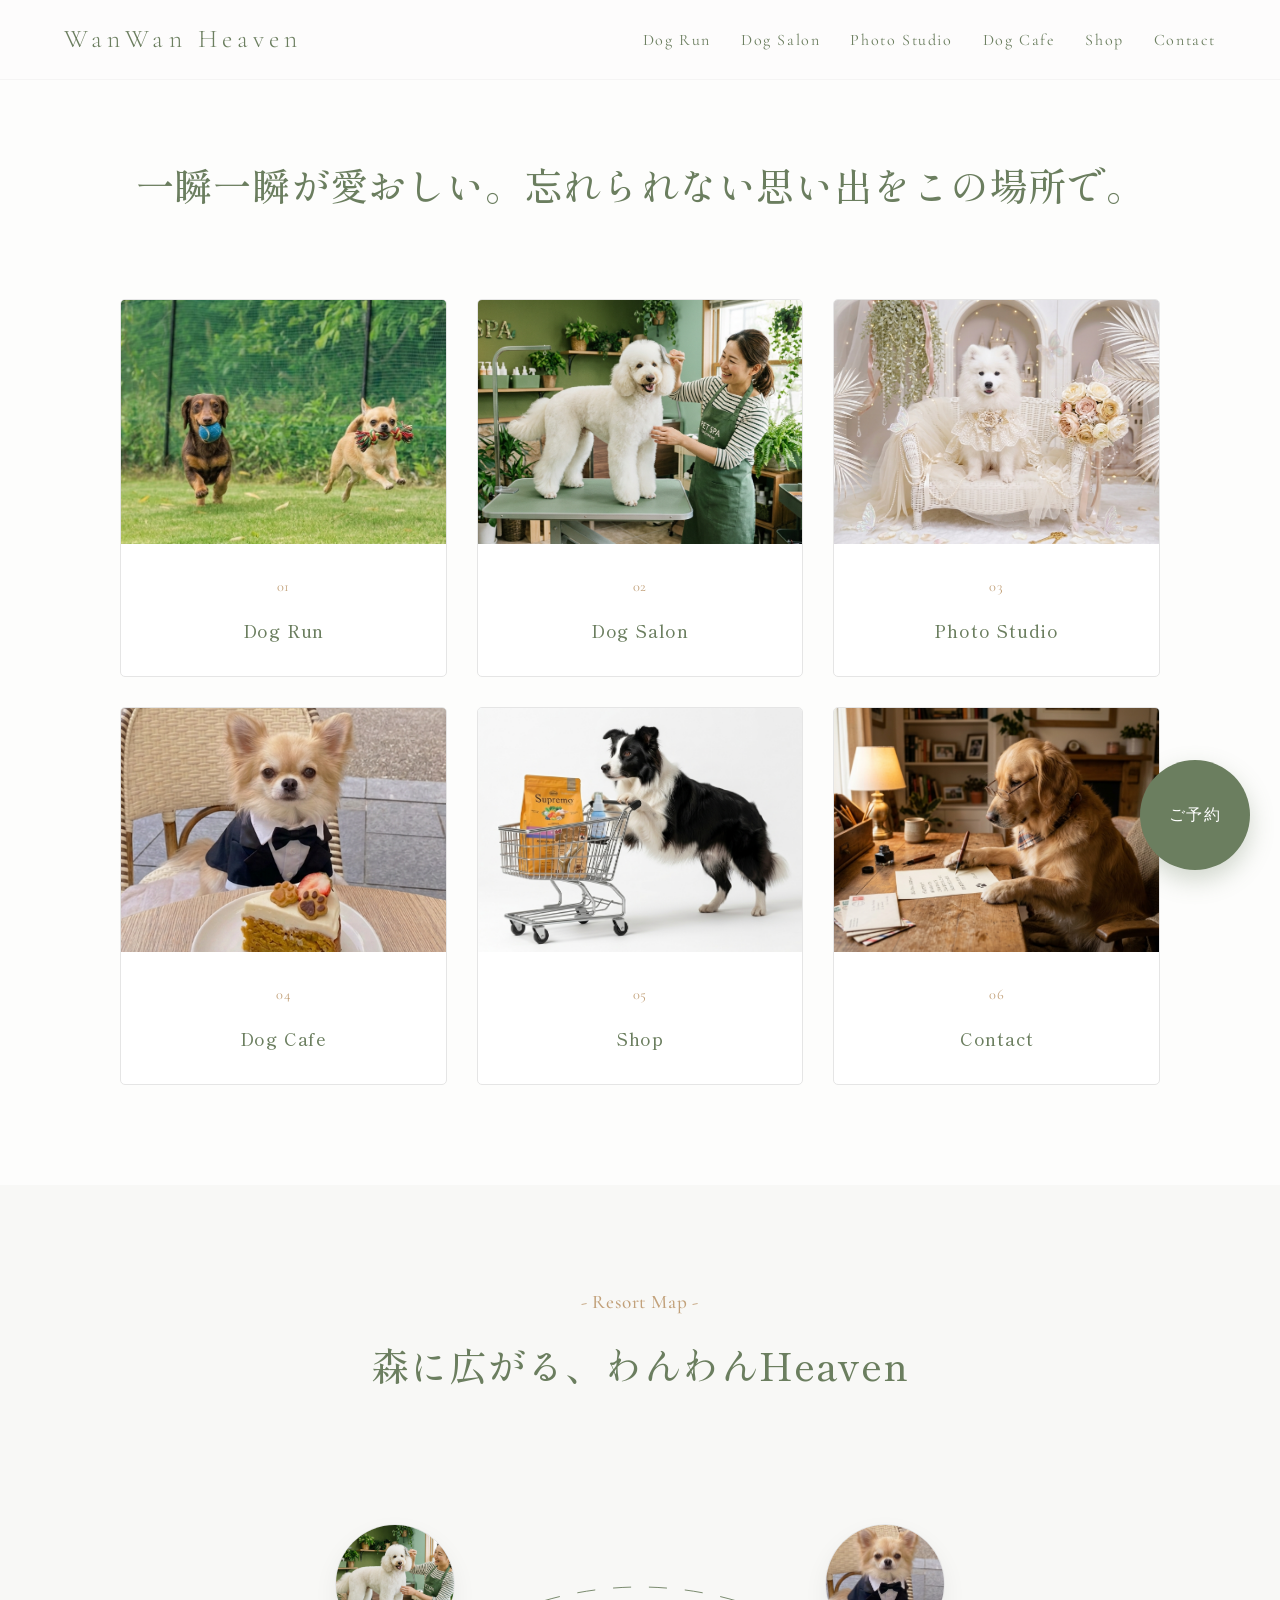
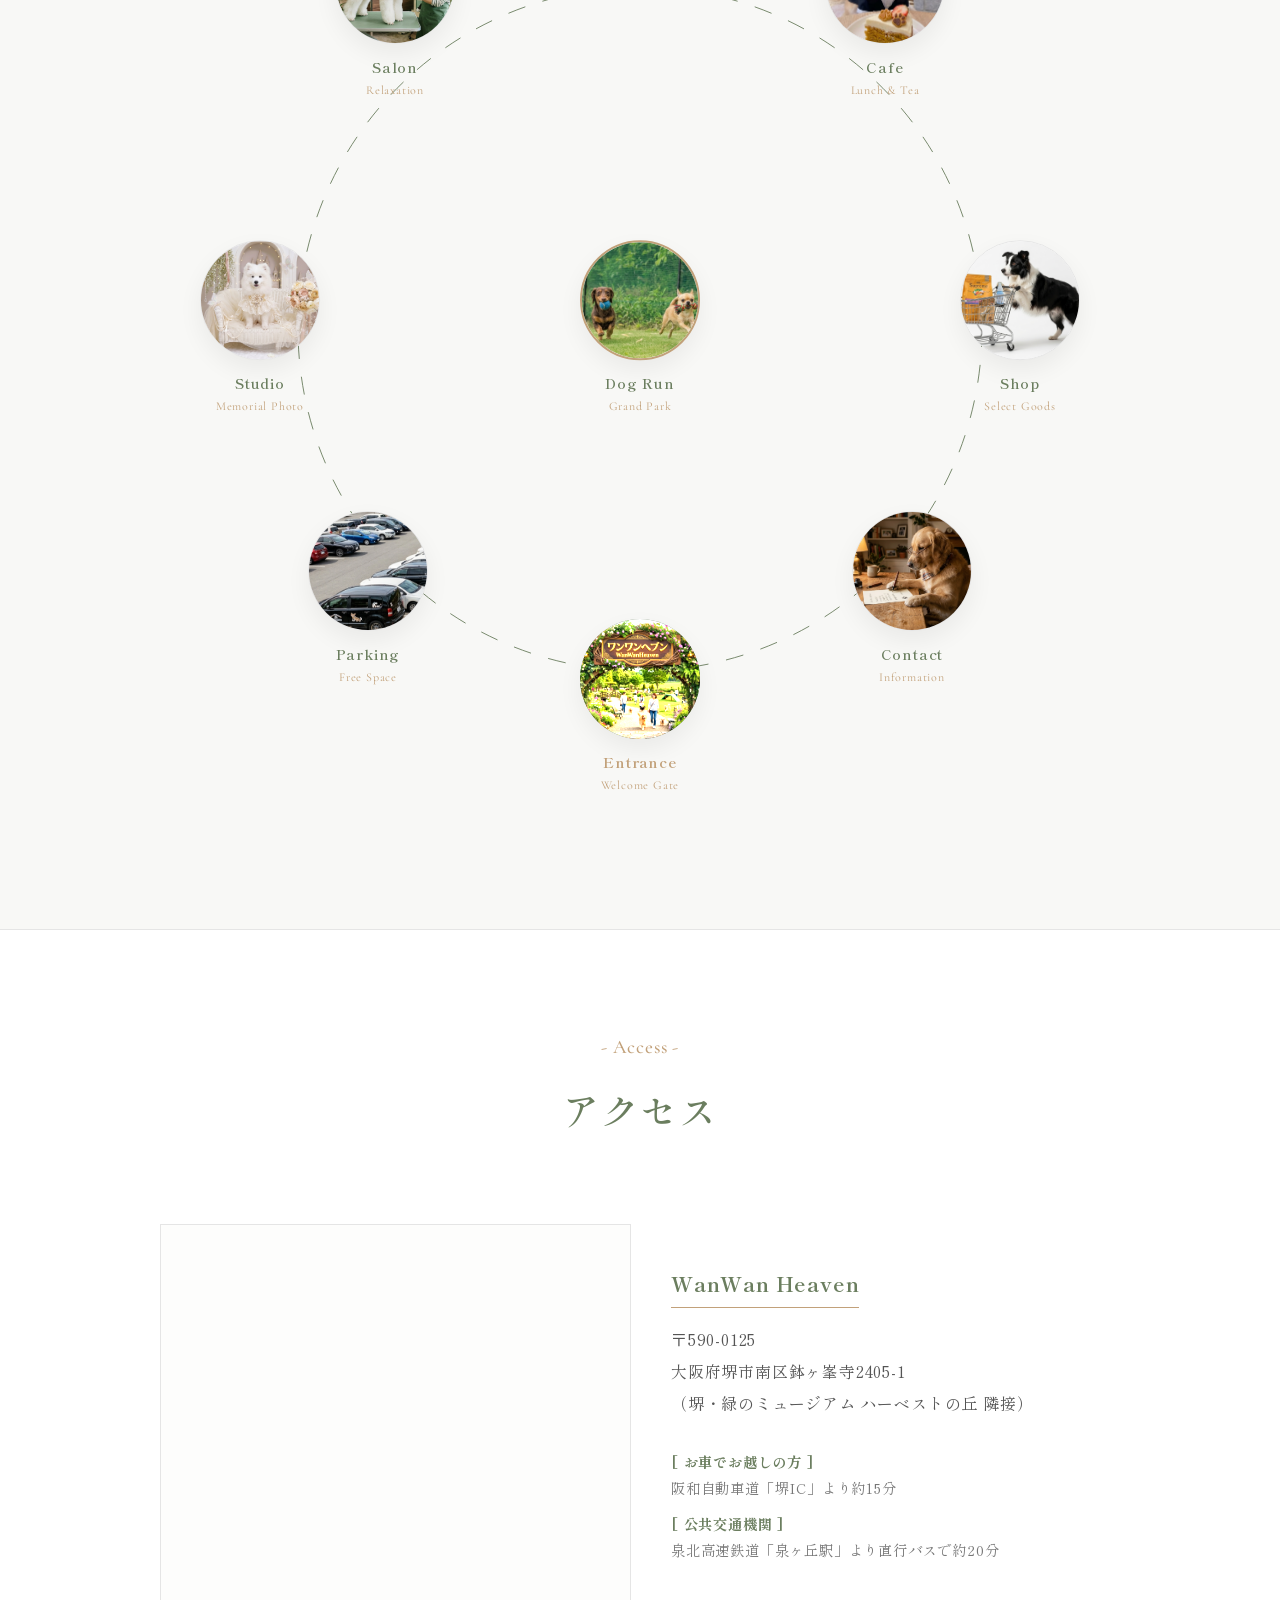
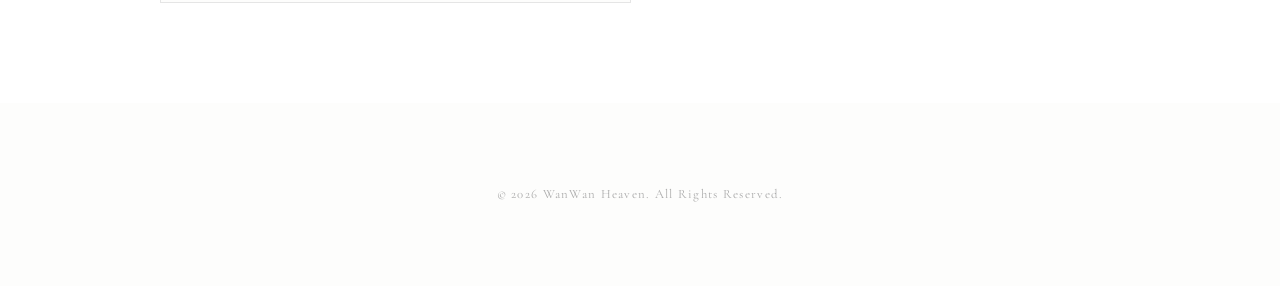
==== index.html @ cfdf2ea4 "Add files via upload" ====
<!DOCTYPE html>
<html lang="ja">
<head>
    <meta charset="UTF-8">
    <meta name="viewport" content="width=device-width, initial-scale=1.0">
    <title>わんわんHeaven | Forest Dog Resort & Spa</title>
    <link href="https://fonts.googleapis.com/css2?family=Cormorant+Garamond:ital,wght@0,300;1,300&family=Noto+Sans+JP:wght@300;400&family=Shippori+Mincho:wght@400;500&display=swap" rel="stylesheet">
    <style>
        :root {
            --main-green: #6b7e5f;
            --bg-color: #fdfdfc;
            --line-color: #e5e5e5;
            --accent-gold: #c2a17a;
            --text-dark: #333;
        }

        * { margin: 0; padding: 0; box-sizing: border-box; }
        html { scroll-behavior: smooth; }
        
        body { 
            font-family: 'Shippori Mincho', serif; 
            background: var(--bg-color); 
            color: var(--text-dark); 
            line-height: 1.8; 
            overflow-x: hidden; 
            letter-spacing: 0.05em; 
            -webkit-font-smoothing: antialiased;
        }

        /* --- Animations --- */
        .fade-in { opacity: 0; transform: translateY(30px); transition: all 1.2s ease-out; }
        .fade-in.visible { opacity: 1; transform: translateY(0); }

        /* --- Header --- */
        header { 
            position: fixed; top: 0; width: 100%; height: 80px; 
            display: flex; align-items: center; justify-content: space-between; 
            padding: 0 5%; background: rgba(253, 252, 252, 0.9); z-index: 1000; 
            backdrop-filter: blur(8px); border-bottom: 1px solid rgba(0,0,0,0.03);
        }
        .logo a { text-decoration: none; color: var(--main-green); font-family: 'Cormorant Garamond', serif; font-size: 1.6rem; letter-spacing: 0.2em; font-weight: 300; }

        .pc-nav ul { display: flex; list-style: none; gap: 30px; }
        .pc-nav a { 
            text-decoration: none; 
            color: var(--main-green); 
            font-size: 1.0rem; 
            font-family: 'Cormorant Garamond', serif; 
            letter-spacing: 0.1em; 
            transition: 0.3s;
        }
        .pc-nav a:hover { color: var(--accent-gold); }

        .mobile-only-menu { display: none; }

        /* --- Hero Section --- */
        .hero { min-height: 100vh; display: flex; align-items: center; position: relative; padding: 100px 5% 50px; }
        .hero-content { width: 100%; max-width: 1200px; margin: 0 auto; display: flex; flex-direction: row; align-items: center; justify-content: space-between; }
        .hero-title { flex: 1; font-family: 'Shippori Mincho', serif; font-size: clamp(2rem, 5vw, 4rem); color: var(--main-green); line-height: 1.4; z-index: 2; font-weight: 500; }
        .hero-title span { font-size: 1.2rem; color: var(--accent-gold); display: block; font-family: 'Cormorant Garamond', serif; font-style: italic; margin-bottom: 15px; letter-spacing: 0.2em; }
        .hero-img-wrap { width: 60%; height: 75vh; border-radius: 300px 0 0 300px; overflow: hidden; box-shadow: 20px 20px 60px rgba(0,0,0,0.05); }
        .hero-img { width: 100%; height: 100%; background: url('https://images.unsplash.com/photo-1548199973-03cce0bbc87b?auto=format&fit=crop&q=80&w=1600') no-repeat center center/cover; transition: transform 8s ease; }
        .hero:hover .hero-img { transform: scale(1.08); }

        /* --- Facility Section --- */
        .facility-wrap { padding: 150px 0 100px; }
        .section-intro { text-align: center; margin-bottom: 80px; }
        .section-intro h2 { font-family: 'Shippori Mincho', serif; font-size: 2.4rem; color: var(--main-green); font-weight: 500; }
        .facility-grid { display: grid; grid-template-columns: repeat(3, 1fr); max-width: 1100px; margin: 0 auto; gap: 30px; padding: 0 30px; }
        .facility-item { text-decoration: none; color: inherit; display: block; text-align: center; background: #fff; border: 1px solid var(--line-color); transition: 0.4s; border-radius: 5px; overflow: hidden; }
        .facility-item:hover { transform: translateY(-8px); border-color: var(--accent-gold); }
        .facility-img-box { width: 100%; aspect-ratio: 4 / 3; overflow: hidden; }
        .facility-img-box img { width: 100%; height: 100%; object-fit: cover; transition: 0.5s; }
        .facility-text { padding: 30px 20px; }
        .facility-text h3 { font-family: 'Shippori Mincho', serif; font-weight: 500; font-size: 1.1rem; color: var(--main-green); }
        .item-num { font-family: 'Cormorant Garamond', serif; color: var(--accent-gold); display: block; margin-bottom: 15px; font-size: 0.9rem; }

        /* --- Resort Map Section --- */
        .map-wrap { padding: 100px 0 150px; background: #f8f8f6; }
        .map-container { 
            position: relative; 
            max-width: 900px; 
            aspect-ratio: 1 / 1; 
            margin: 0 auto; 
            background: url('data:image/svg+xml;utf8,<svg xmlns="http://www.w3.org/2000/svg" viewBox="0 0 100 100"><circle cx="50" cy="50" r="38" fill="none" stroke="%236b7e5f" stroke-width="0.1" stroke-dasharray="2,2"/></svg>') center/contain no-repeat;
        }

        .map-item { position: absolute; width: 140px; text-align: center; text-decoration: none; color: var(--text-dark); transition: 0.4s; }
        .map-item:hover { transform: scale(1.05); }
        
        /* 丸のサイズを大きく設定 (120px) */
        .map-icon { 
            width: 120px; height: 120px; 
            margin: 0 auto 10px; background: #fff; 
            border-radius: 50%; border: 1px solid var(--line-color); 
            display: flex; align-items: center; justify-content: center; 
            overflow: hidden; box-shadow: 0 10px 25px rgba(0,0,0,0.06); 
            transition: 0.3s; 
        }
        .map-item:hover .map-icon { border-color: var(--accent-gold); box-shadow: 0 15px 30px rgba(194, 161, 122, 0.2); }
        .map-icon img { width: 100%; height: 100%; object-fit: cover; }
        
        .map-item p { font-size: 0.9rem; font-weight: 600; color: var(--main-green); margin-top: 5px; }
        .map-item span { font-family: 'Cormorant Garamond', serif; font-size: 0.75rem; color: var(--accent-gold); display: block; }

        /* 配置：ドッグランを中心に、他をバランスよく配置 */
        .map-center { top: 50%; left: 50%; transform: translate(-50%, -50%); z-index: 10; }
        .map-center .map-icon { border: 2px solid var(--accent-gold); } /* 中心だけ少し強調 */
        
        .pos-salon { top: 5%; left: 15%; } 
        .pos-cafe { top: 5%; right: 15%; }
        .pos-shop { top: 50%; right: 0%; transform: translateY(-50%); }
        .pos-studio { top: 50%; left: 0%; transform: translateY(-50%); }
        .pos-parking { bottom: 10%; left: 12%; }
        .pos-contact { bottom: 10%; right: 12%; }
        .pos-entrance { bottom: -2%; left: 50%; transform: translateX(-50%); }

        /* --- Access Section --- */
        .access-wrap { padding: 100px 0; background: #fff; border-top: 1px solid var(--line-color); }

        /* --- Footer & Reserve --- */
        footer { padding: 80px 0; text-align: center; font-size: 0.8rem; color: #aaa; font-family: 'Cormorant Garamond', serif; letter-spacing: 0.1em; }
        .reserve-btn { position: fixed; bottom: 30px; right: 30px; width: 110px; height: 110px; background: var(--main-green); color: white; border-radius: 50%; display: flex; flex-direction: column; align-items: center; justify-content: center; text-decoration: none; z-index: 2000; box-shadow: 0 10px 25px rgba(107, 126, 95, 0.3); transition: 0.4s; font-family: 'Cormorant Garamond', serif; letter-spacing: 0.1em; }

        @media (max-width: 900px) {
            header { display: none; }
            .mobile-only-menu { display: block; position: sticky; top: 0; z-index: 3000; }
            .facility-grid { grid-template-columns: repeat(2, 1fr); }
            .map-container { transform: scale(0.8); margin-top: -50px; }
            .map-item { width: 110px; }
            .map-icon { width: 100px; height: 100px; }
        }
    </style>
</head>
<body>

<details class="mobile-only-menu">
  <summary style="cursor:pointer; padding:15px; list-style:none; background:var(--main-green); color:white; text-align:center; font-family:'Shippori Mincho', serif; letter-spacing:0.1em;">
    🐾 MENU
  </summary>
  <nav style="background:rgba(255,255,255,0.98); padding:25px; border-bottom:1px solid var(--line-color); text-align:center;">
    <ul style="list-style:none; padding:0; margin:0;">
      <li style="margin-bottom:20px;"><a href="Dog Run.html" style="text-decoration:none; color:var(--main-green); font-size:1.1rem;">Dog Run</a></li>
      <li style="margin-bottom:20px;"><a href="Dog Salon.html" style="text-decoration:none; color:var(--main-green); font-size:1.1rem;">Dog Salon</a></li>
      <li style="margin-bottom:20px;"><a href="Photo Area.html" style="text-decoration:none; color:var(--main-green); font-size:1.1rem;">Photo Studio</a></li>
      <li style="margin-bottom:20px;"><a href="Dog Cafe.html" style="text-decoration:none; color:var(--main-green); font-size:1.1rem;">Dog Cafe</a></li>
      <li style="margin-bottom:20px;"><a href="Shop.html" style="text-decoration:none; color:var(--main-green); font-size:1.1rem;">Shop</a></li>
      <li><a href="contact.html" style="text-decoration:none; color:var(--main-green); font-size:1.1rem;">Contact</a></li>
    </ul>
  </nav>
</details>

<header>
    <div class="logo"><a href="index.html">WanWan Heaven</a></div>
    <nav class="pc-nav">
        <ul>
            <li><a href="Dog Run.html">Dog Run</a></li>
            <li><a href="Dog Salon.html">Dog Salon</a></li>
            <li><a href="Photo Area.html">Photo Studio</a></li>
            <li><a href="Dog Cafe.html">Dog Cafe</a></li>
            <li><a href="Shop.html">Shop</a></li>
            <li><a href="contact.html">Contact</a></li>
        </ul>
    </nav>
</header>

<main>
    <section id="facility" class="facility-wrap">
        <div class="section-intro fade-in"><h2>一瞬一瞬が愛おしい。忘れられない思い出をこの場所で。</h2></div>
        <div class="facility-grid">
            <a href="Dog Run.html" class="facility-item fade-in">
                <div class="facility-img-box"><img src="image/ran.png" alt="Dog Run"></div>
                <div class="facility-text"><span class="item-num">01</span><h3>Dog Run</h3></div>
            </a>
            <a href="Dog Salon.html" class="facility-item fade-in">
                <div class="facility-img-box"><img src="image/salon.jpg" alt="Dog Salon"></div>
                <div class="facility-text"><span class="item-num">02</span><h3>Dog Salon</h3></div>
            </a>
            <a href="Photo Area.html" class="facility-item fade-in">
                <div class="facility-img-box"><img src="image/photo2.png" alt="Photo Area"></div>
                <div class="facility-text"><span class="item-num">03</span><h3>Photo Studio</h3></div>
            </a>
            <a href="Dog Cafe.html" class="facility-item fade-in">
                <div class="facility-img-box"><img src="image/cafe.png" alt="Dog Cafe"></div>
                <div class="facility-text"><span class="item-num">04</span><h3>Dog Cafe</h3></div>
            </a>
            <a href="Shop.html" class="facility-item fade-in">
                <div class="facility-img-box"><img src="image/shopping.png" alt="Shop"></div>
                <div class="facility-text"><span class="item-num">05</span><h3>Shop</h3></div>
            </a>
            <a href="contact.html" class="facility-item fade-in">
                <div class="facility-img-box"><img src="image/contact.png" alt="Contact"></div>
                <div class="facility-text"><span class="item-num">06</span><h3>Contact</h3></div>
            </a>
        </div>
    </section>

    <section class="map-wrap">
        <div class="section-intro fade-in">
            <h2 style="font-family:'Cormorant Garamond', serif; font-size:1.2rem; color:var(--accent-gold); margin-bottom:10px;">- Resort Map -</h2>
            <h2>森に広がる、わんわんHeaven</h2>
        </div>
        
        <div class="map-container fade-in">
            <a href="Dog Run.html" class="map-item map-center">
                <div class="map-icon"><img src="image/ran.png" alt="Dog Run"></div>
                <p>Dog Run</p>
                <span>Grand Park</span>
            </a>
            
            <a href="Dog Salon.html" class="map-item pos-salon">
                <div class="map-icon"><img src="image/salon.jpg" alt="Salon"></div>
                <p>Salon</p>
                <span>Relaxation</span>
            </a>
            <a href="Dog Cafe.html" class="map-item pos-cafe">
                <div class="map-icon"><img src="image/cafe.png" alt="Cafe"></div>
                <p>Cafe</p>
                <span>Lunch & Tea</span>
            </a>
            <a href="Shop.html" class="map-item pos-shop">
                <div class="map-icon"><img src="image/shopping.png" alt="Shop"></div>
                <p>Shop</p>
                <span>Select Goods</span>
            </a>
            <a href="Photo Area.html" class="map-item pos-studio">
                <div class="map-icon"><img src="image/photo2.png" alt="Studio"></div>
                <p>Studio</p>
                <span>Memorial Photo</span>
            </a>
            <a href="contact.html" class="map-item pos-contact">
                <div class="map-icon"><img src="image/contact.png" alt="Contact"></div>
                <p>Contact</p>
                <span>Information</span>
            </a>
            <a href="#" class="map-item pos-parking">
                <div class="map-icon"><img src="image/parking.png" alt="Parking"></div>
                <p>Parking</p>
                <span>Free Space</span>
            </a>
            <a href="index.html" class="map-item pos-entrance">
                <div class="map-icon" style="background: var(--main-green); border: none;">
                    <img src="image/gert.png" alt="Entrance" style="filter: brightness(1.5);">
                </div>
                <p style="color:var(--accent-gold); font-weight: bold;">Entrance</p>
                <span>Welcome Gate</span>
            </a>
        </div>
    </section>

    <section class="access-wrap fade-in">
        <div class="section-intro">
            <h2 style="font-family:'Cormorant Garamond', serif; font-size:1.2rem; color:var(--accent-gold); margin-bottom:10px;">- Access -</h2>
            <h2>アクセス</h2>
        </div>

        <div class="container" style="max-width: 1000px; margin: 0 auto; padding: 0 20px;">
            <div style="display: flex; flex-wrap: wrap; gap: 40px; align-items: center;">
                <div style="flex: 1; min-width: 300px; border: 1px solid var(--line-color); padding: 10px; background: #fdfdfc;">
                    <iframe 
                        src="https://www.google.com/maps/embed?pb=!1m18!1m12!1m3!1d3288.7562086204564!2d135.50346377644917!3d34.48373309485741!2m3!1f0!2f0!3f0!3m2!1i1024!2i768!4f13.1!3m3!1m2!1s0x6000d98410712f51%3A0xc6c42171c6670566!2z5aC65biC5Y-O5pyf5YWs5ZySIOODjOODvOODmeOCueODiOOBruS4mA!5e0!3m2!1sja!2sjp!4v1710000000000!5m2!1sja!2sjp" 
                        width="100%" 
                        height="350" 
                        style="border:0; filter: grayscale(0.2);" 
                        allowfullscreen="" 
                        loading="lazy">
                    </iframe>
                </div>
                <div style="flex: 1; min-width: 300px;">
                    <div style="margin-bottom: 30px;">
                        <h3 style="font-family: 'Shippori Mincho', serif; color: var(--main-green); font-size: 1.3rem; margin-bottom: 15px; border-bottom: 1px solid var(--accent-gold); display: inline-block; padding-bottom: 5px;">
                            WanWan Heaven
                        </h3>
                        <p style="font-size: 1rem; color: #555; line-height: 2;">
                            〒590-0125<br>
                            大阪府堺市南区鉢ヶ峯寺2405-1<br>
                            （堺・緑のミュージアム ハーベストの丘 隣接）
                        </p>
                    </div>
                    <div style="font-size: 0.9rem; color: #777;">
                        <p style="margin-bottom: 10px;">
                            <strong style="color: var(--main-green);">[ お車でお越しの方 ]</strong><br>
                            阪和自動車道「堺IC」より約15分
                        </p>
                        <p>
                            <strong style="color: var(--main-green);">[ 公共交通機関 ]</strong><br>
                            泉北高速鉄道「泉ヶ丘駅」より直行バスで約20分
                        </p>
                    </div>
                </div>
            </div>
        </div>
    </section>
</main>

<footer>© 2026 WanWan Heaven. All Rights Reserved.</footer>
<a href="contact.html" class="reserve-btn">ご予約</a>

<script>
    const observer = new IntersectionObserver((entries) => {
        entries.forEach(entry => { if (entry.isIntersecting) entry.target.classList.add('visible'); });
    }, { threshold: 0.1 });
    document.querySelectorAll('.fade-in').forEach(el => observer.observe(el));
</script>

</body>
</html>
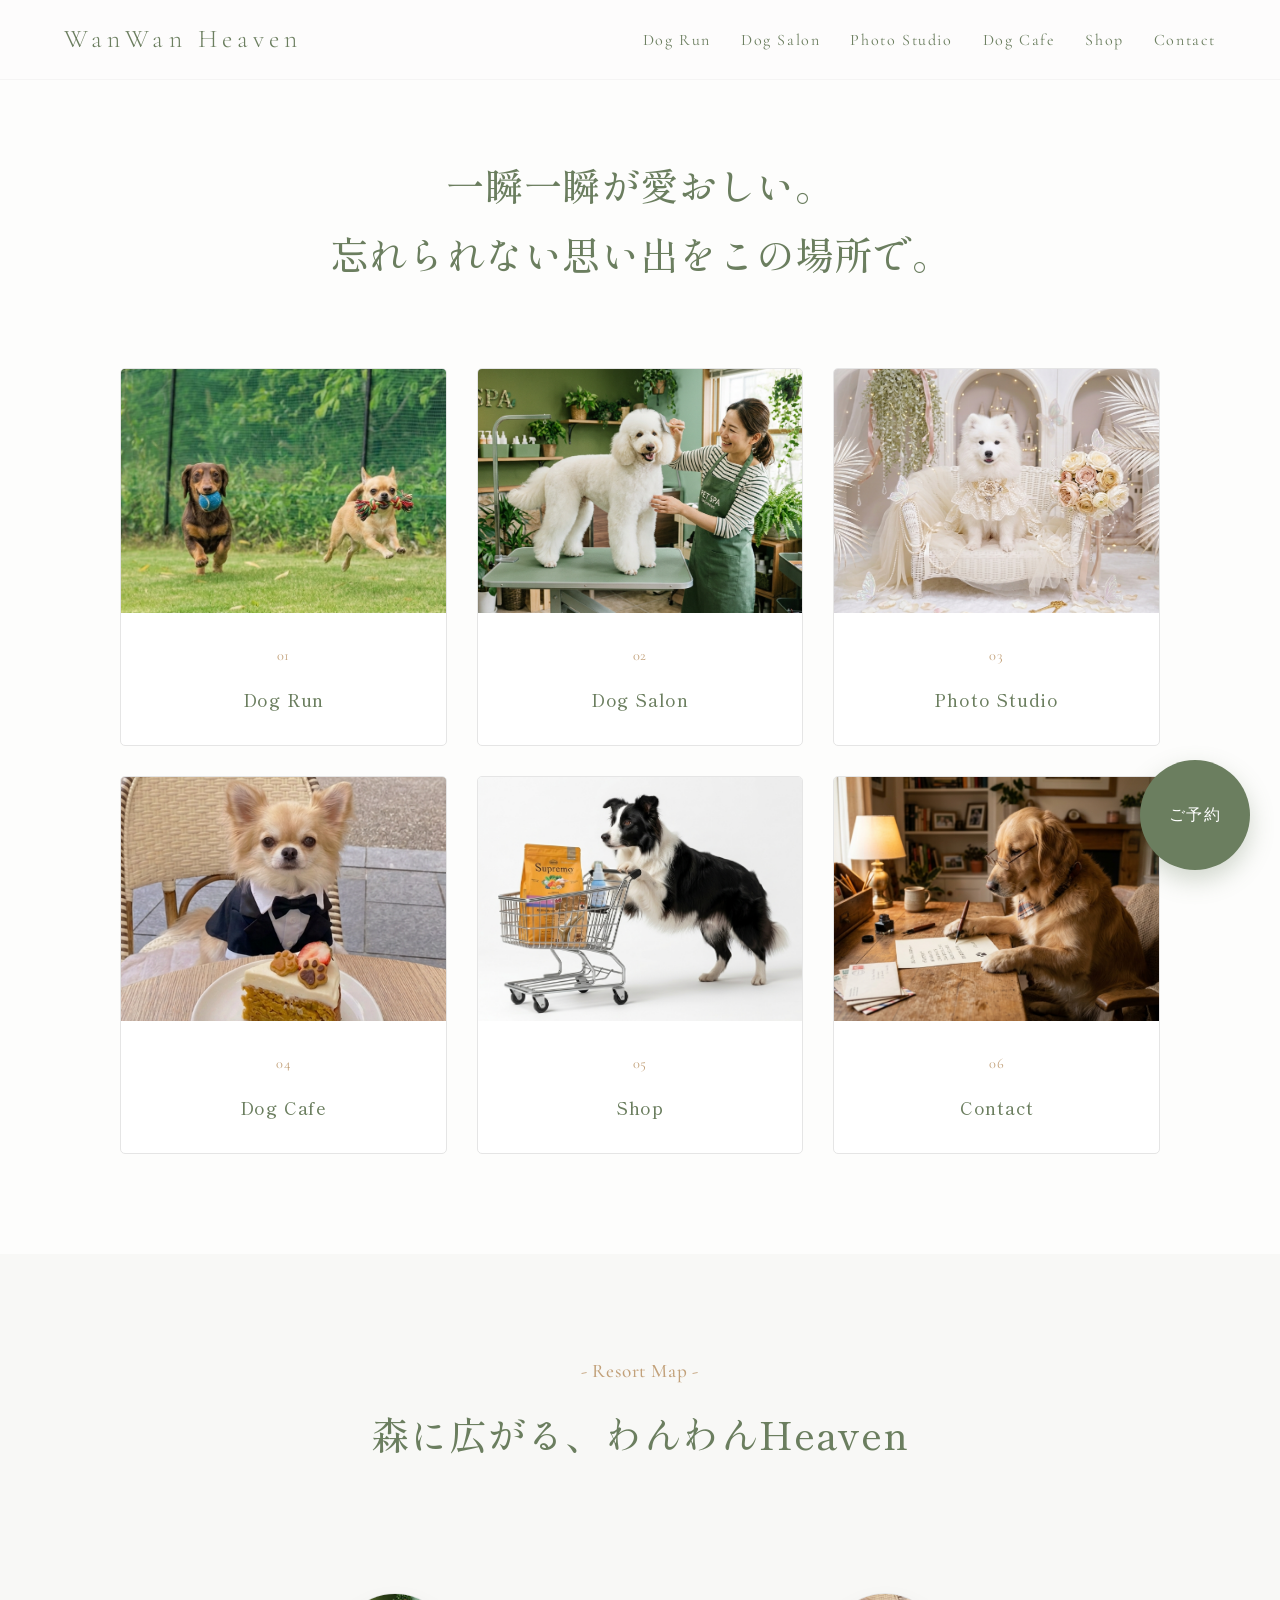
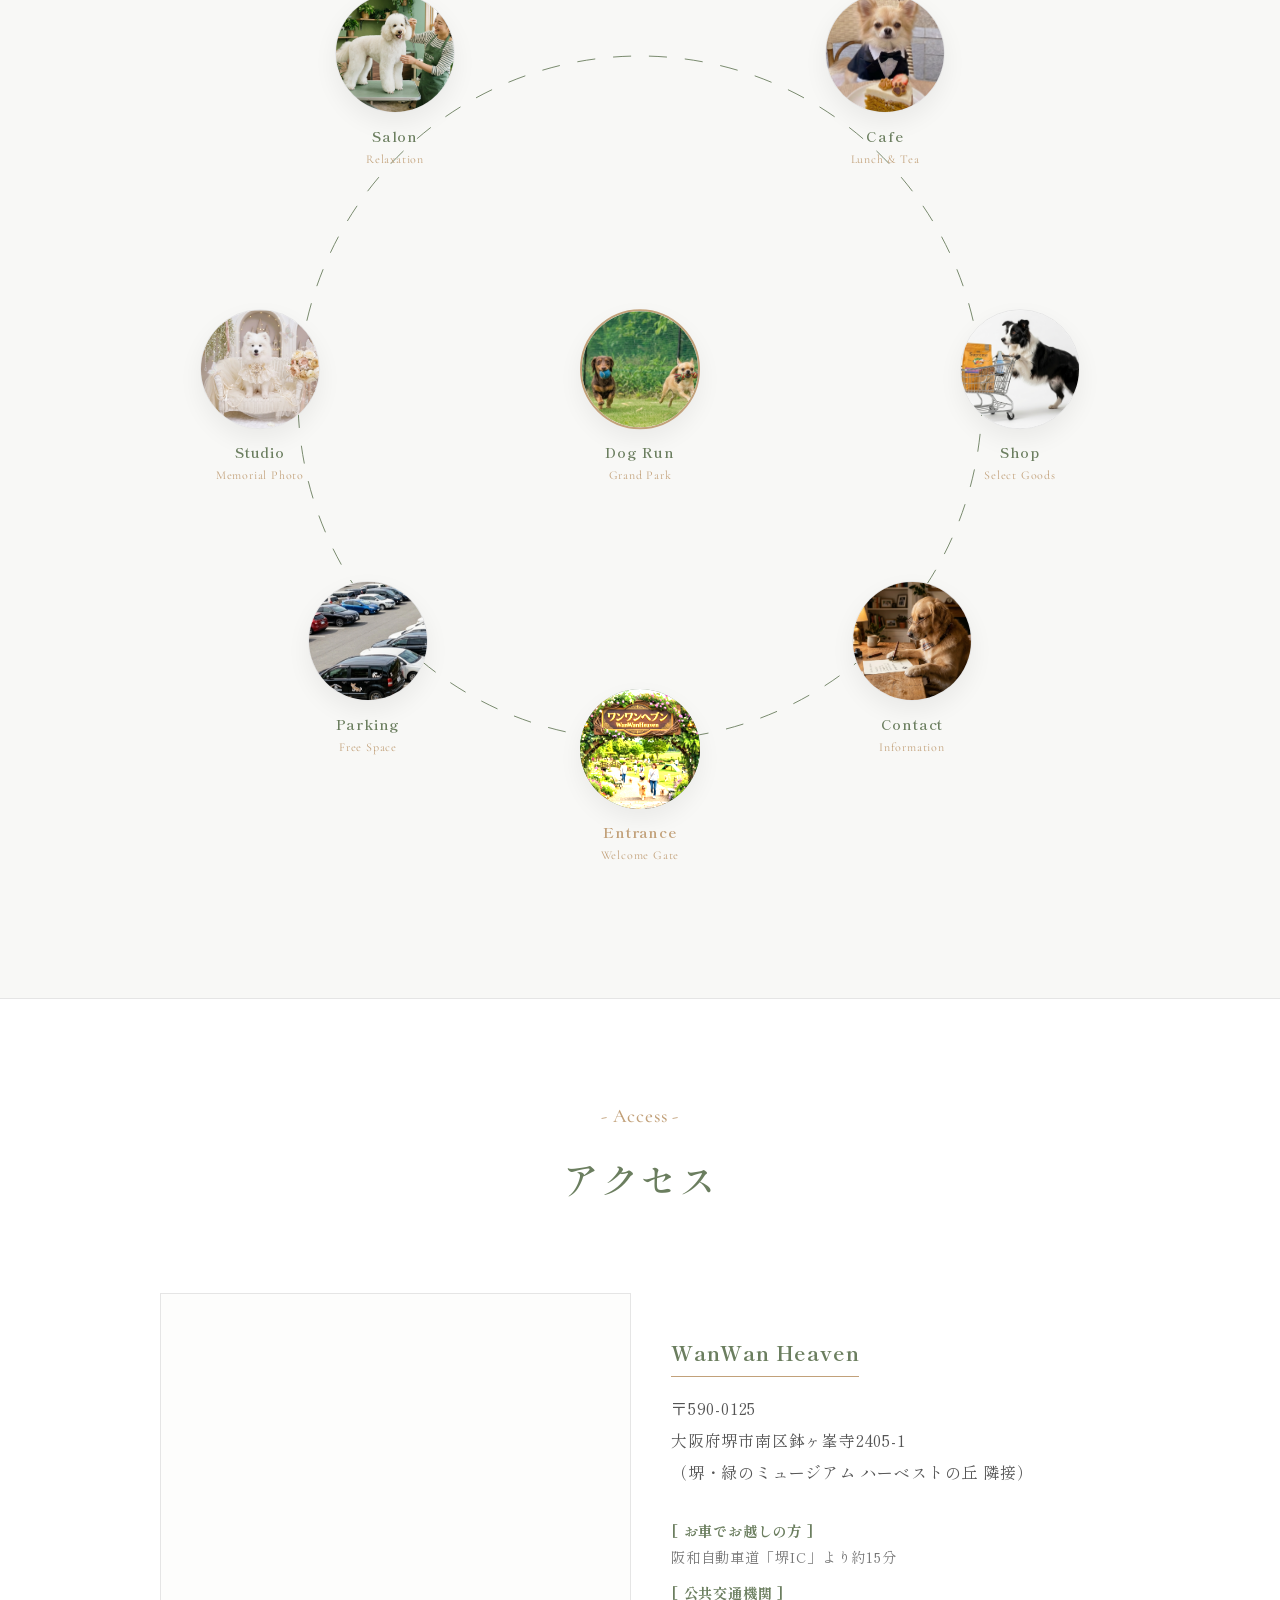
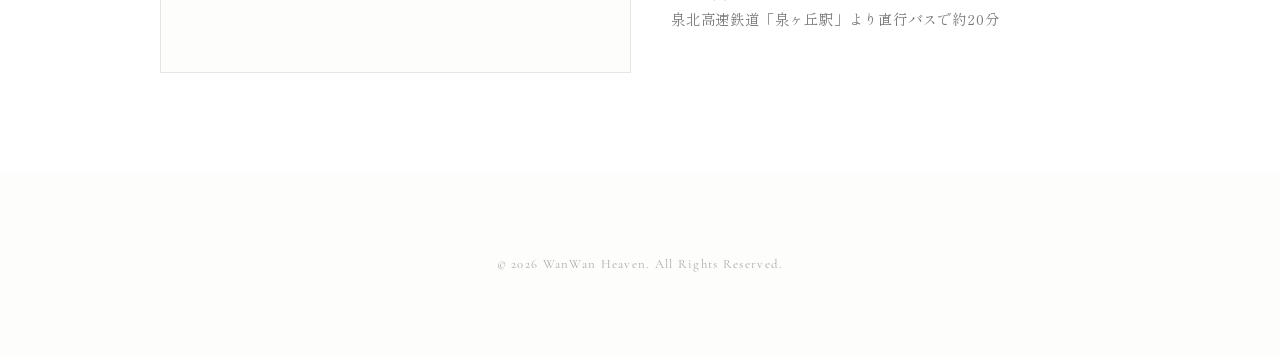
==== commit 9fe6d246: "Add files via upload" ====
--- a/index.html
+++ b/index.html
@@ -166,7 +166,7 @@
 
 <main>
     <section id="facility" class="facility-wrap">
-        <div class="section-intro fade-in"><h2>一瞬一瞬が愛おしい。忘れられない思い出をこの場所で。</h2></div>
+        <div class="section-intro fade-in"><h2>一瞬一瞬が愛おしい。<br>忘れられない思い出をこの場所で。</h2></div>
         <div class="facility-grid">
             <a href="Dog Run.html" class="facility-item fade-in">
                 <div class="facility-img-box"><img src="image/ran.png" alt="Dog Run"></div>
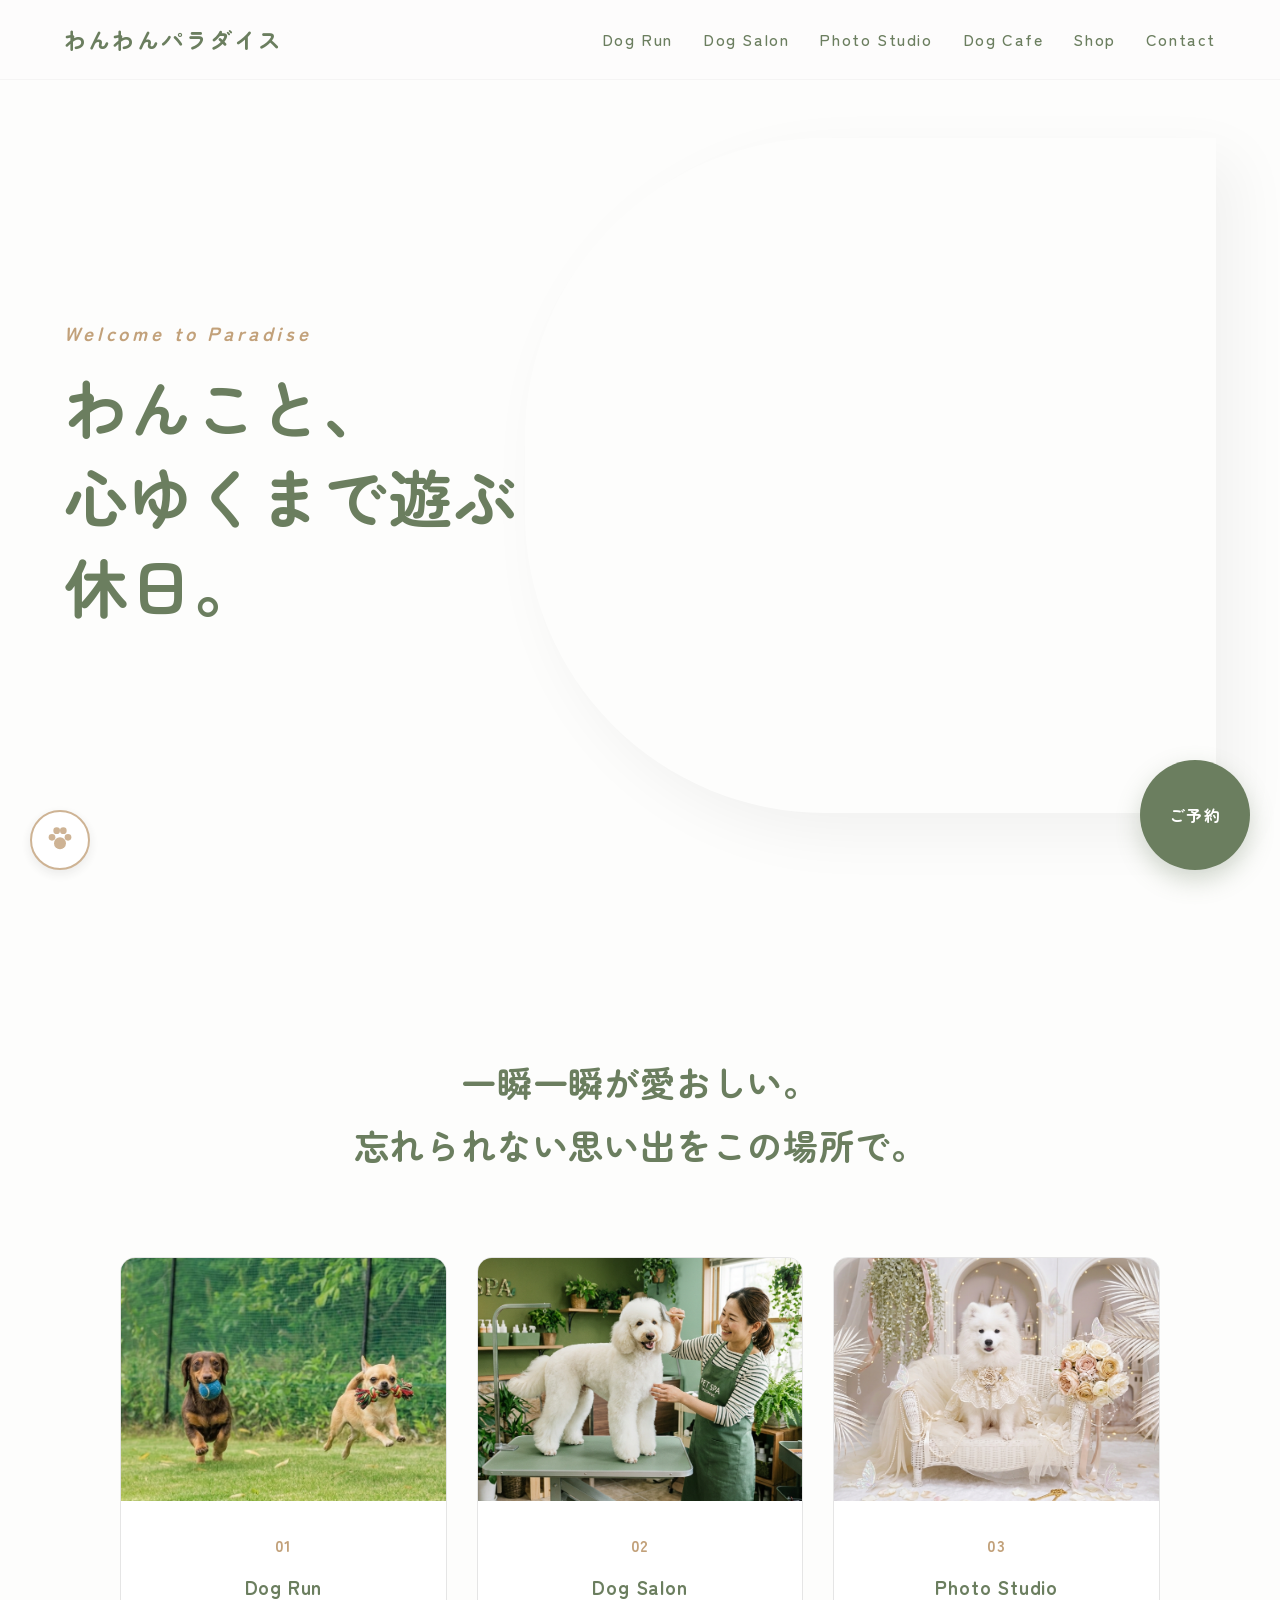
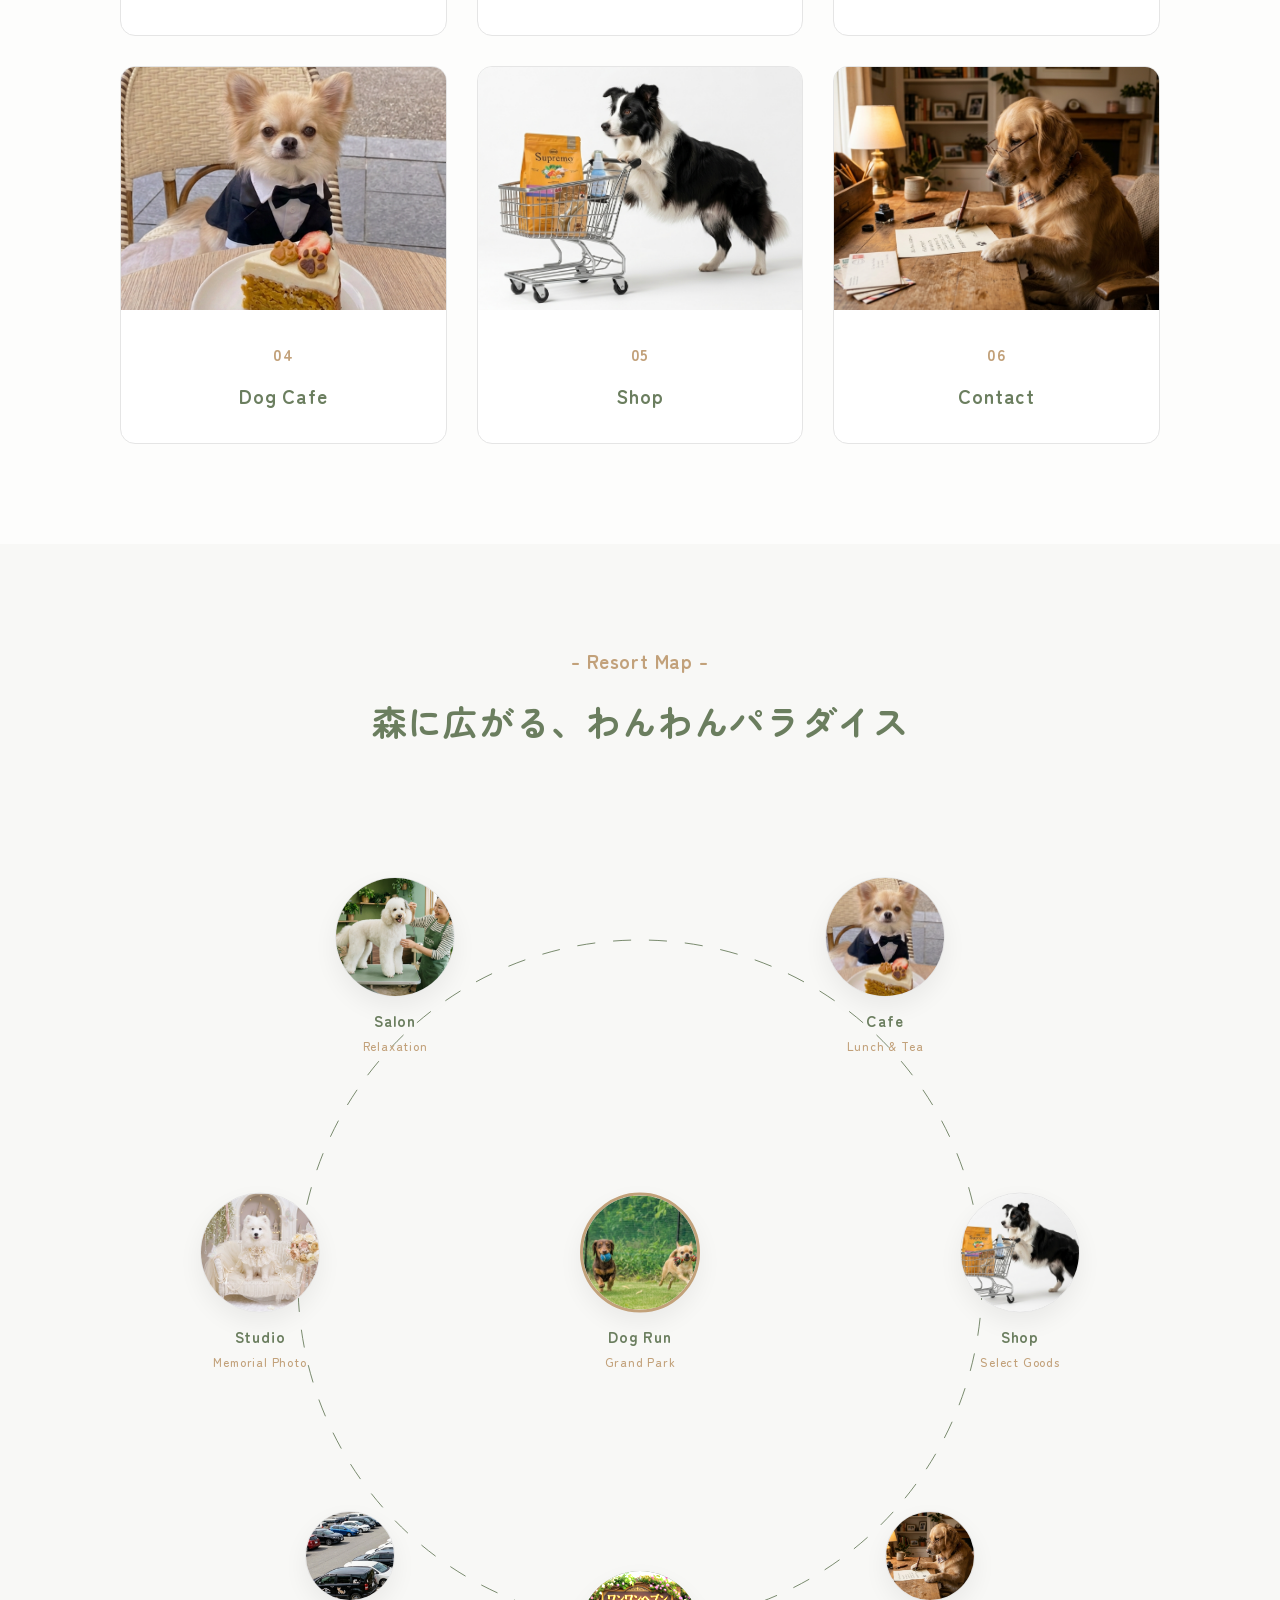
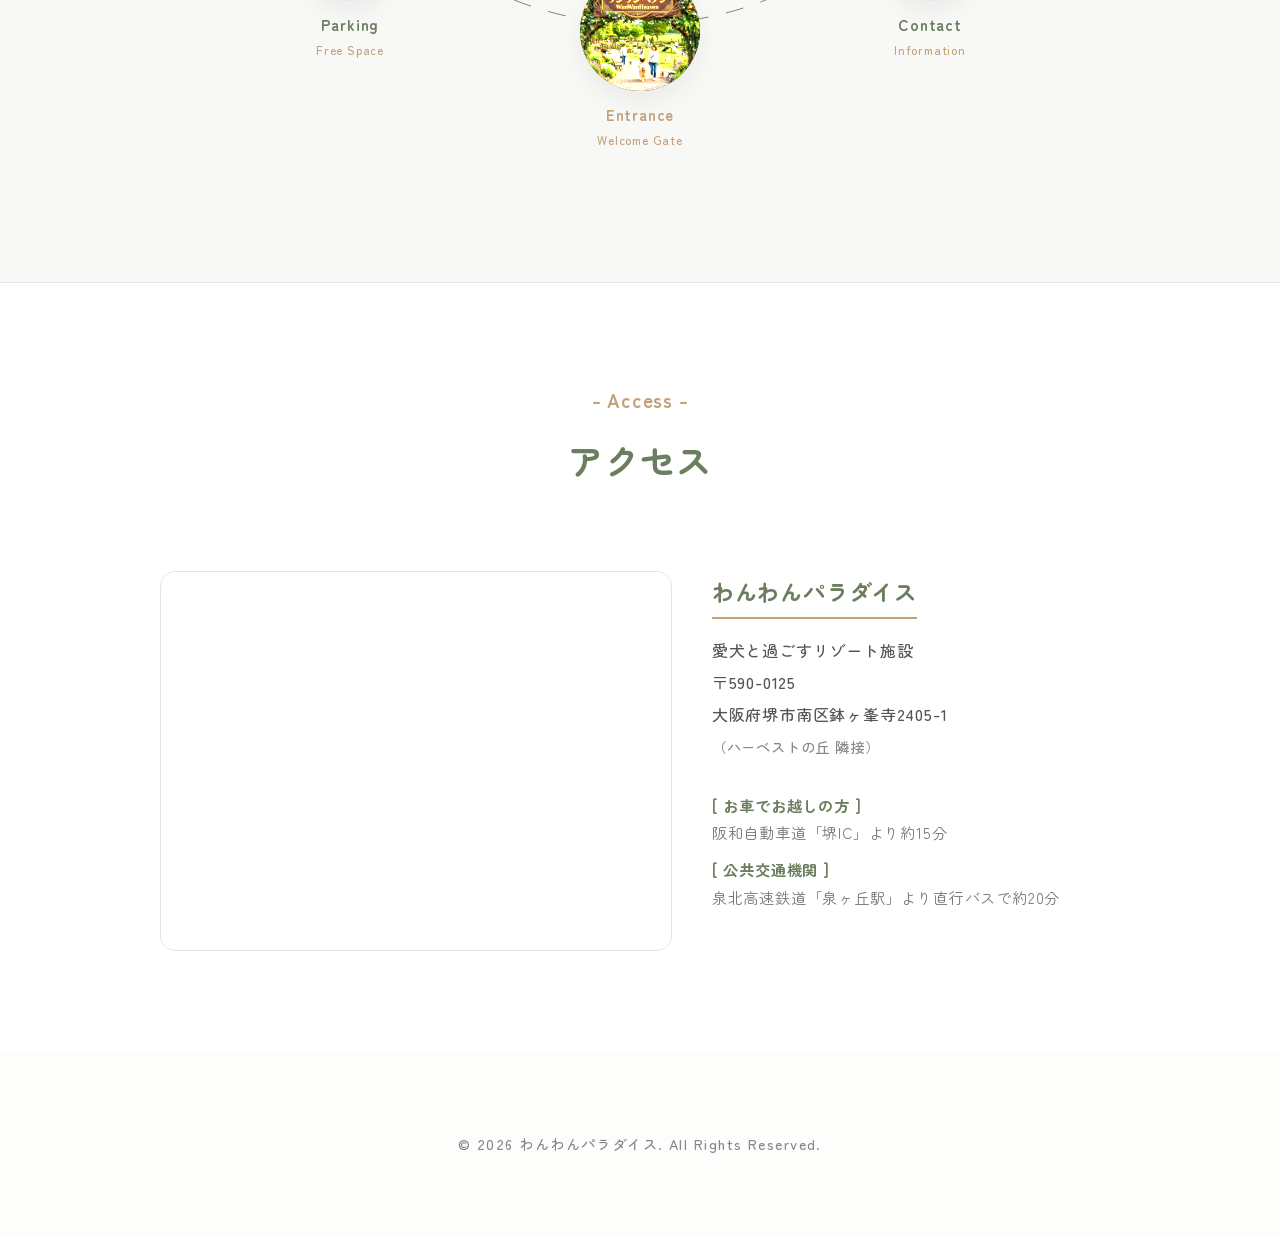
==== commit f26d6428: "Add files via upload" ====
--- a/index.html
+++ b/index.html
@@ -3,8 +3,8 @@
 <head>
     <meta charset="UTF-8">
     <meta name="viewport" content="width=device-width, initial-scale=1.0">
-    <title>わんわんHeaven | Forest Dog Resort & Spa</title>
-    <link href="https://fonts.googleapis.com/css2?family=Cormorant+Garamond:ital,wght@0,300;1,300&family=Noto+Sans+JP:wght@300;400&family=Shippori+Mincho:wght@400;500&display=swap" rel="stylesheet">
+    <title>わんわんパラダイス | 愛犬と過ごすリゾート施設</title>
+    <link href="https://fonts.googleapis.com/css2?family=Cormorant+Garamond:ital,wght@0,300;1,300&family=Noto+Sans+JP:wght@300;400&family=Zen+Maru+Gothic:wght@400;500;700&display=swap" rel="stylesheet">
     <style>
         :root {
             --main-green: #6b7e5f;
@@ -18,7 +18,7 @@
         html { scroll-behavior: smooth; }
         
         body { 
-            font-family: 'Shippori Mincho', serif; 
+            font-family: 'Zen Maru Gothic', sans-serif; 
             background: var(--bg-color); 
             color: var(--text-dark); 
             line-height: 1.8; 
@@ -38,14 +38,14 @@
             padding: 0 5%; background: rgba(253, 252, 252, 0.9); z-index: 1000; 
             backdrop-filter: blur(8px); border-bottom: 1px solid rgba(0,0,0,0.03);
         }
-        .logo a { text-decoration: none; color: var(--main-green); font-family: 'Cormorant Garamond', serif; font-size: 1.6rem; letter-spacing: 0.2em; font-weight: 300; }
+        .logo a { text-decoration: none; color: var(--main-green); font-size: 1.4rem; letter-spacing: 0.1em; font-weight: 700; }
 
         .pc-nav ul { display: flex; list-style: none; gap: 30px; }
         .pc-nav a { 
             text-decoration: none; 
             color: var(--main-green); 
             font-size: 1.0rem; 
-            font-family: 'Cormorant Garamond', serif; 
+            font-weight: 500;
             letter-spacing: 0.1em; 
             transition: 0.3s;
         }
@@ -56,8 +56,8 @@
         /* --- Hero Section --- */
         .hero { min-height: 100vh; display: flex; align-items: center; position: relative; padding: 100px 5% 50px; }
         .hero-content { width: 100%; max-width: 1200px; margin: 0 auto; display: flex; flex-direction: row; align-items: center; justify-content: space-between; }
-        .hero-title { flex: 1; font-family: 'Shippori Mincho', serif; font-size: clamp(2rem, 5vw, 4rem); color: var(--main-green); line-height: 1.4; z-index: 2; font-weight: 500; }
-        .hero-title span { font-size: 1.2rem; color: var(--accent-gold); display: block; font-family: 'Cormorant Garamond', serif; font-style: italic; margin-bottom: 15px; letter-spacing: 0.2em; }
+        .hero-title { flex: 1; font-size: clamp(2rem, 5vw, 4rem); color: var(--main-green); line-height: 1.4; z-index: 2; font-weight: 700; }
+        .hero-title span { font-size: 1.2rem; color: var(--accent-gold); display: block; font-style: italic; margin-bottom: 15px; letter-spacing: 0.2em; }
         .hero-img-wrap { width: 60%; height: 75vh; border-radius: 300px 0 0 300px; overflow: hidden; box-shadow: 20px 20px 60px rgba(0,0,0,0.05); }
         .hero-img { width: 100%; height: 100%; background: url('https://images.unsplash.com/photo-1548199973-03cce0bbc87b?auto=format&fit=crop&q=80&w=1600') no-repeat center center/cover; transition: transform 8s ease; }
         .hero:hover .hero-img { transform: scale(1.08); }
@@ -65,15 +65,15 @@
         /* --- Facility Section --- */
         .facility-wrap { padding: 150px 0 100px; }
         .section-intro { text-align: center; margin-bottom: 80px; }
-        .section-intro h2 { font-family: 'Shippori Mincho', serif; font-size: 2.4rem; color: var(--main-green); font-weight: 500; }
+        .section-intro h2 { font-size: 2.2rem; color: var(--main-green); font-weight: 700; }
         .facility-grid { display: grid; grid-template-columns: repeat(3, 1fr); max-width: 1100px; margin: 0 auto; gap: 30px; padding: 0 30px; }
-        .facility-item { text-decoration: none; color: inherit; display: block; text-align: center; background: #fff; border: 1px solid var(--line-color); transition: 0.4s; border-radius: 5px; overflow: hidden; }
+        .facility-item { text-decoration: none; color: inherit; display: block; text-align: center; background: #fff; border: 1px solid var(--line-color); transition: 0.4s; border-radius: 15px; overflow: hidden; }
         .facility-item:hover { transform: translateY(-8px); border-color: var(--accent-gold); }
         .facility-img-box { width: 100%; aspect-ratio: 4 / 3; overflow: hidden; }
         .facility-img-box img { width: 100%; height: 100%; object-fit: cover; transition: 0.5s; }
         .facility-text { padding: 30px 20px; }
-        .facility-text h3 { font-family: 'Shippori Mincho', serif; font-weight: 500; font-size: 1.1rem; color: var(--main-green); }
-        .item-num { font-family: 'Cormorant Garamond', serif; color: var(--accent-gold); display: block; margin-bottom: 15px; font-size: 0.9rem; }
+        .facility-text h3 { font-weight: 700; font-size: 1.2rem; color: var(--main-green); }
+        .item-num { color: var(--accent-gold); display: block; margin-bottom: 10px; font-size: 1rem; font-weight: 700; }
 
         /* --- Resort Map Section --- */
         .map-wrap { padding: 100px 0 150px; background: #f8f8f6; }
@@ -88,7 +88,6 @@
         .map-item { position: absolute; width: 140px; text-align: center; text-decoration: none; color: var(--text-dark); transition: 0.4s; }
         .map-item:hover { transform: scale(1.05); }
         
-        /* 丸のサイズを大きく設定 (120px) */
         .map-icon { 
             width: 120px; height: 120px; 
             margin: 0 auto 10px; background: #fff; 
@@ -100,58 +99,138 @@
         .map-item:hover .map-icon { border-color: var(--accent-gold); box-shadow: 0 15px 30px rgba(194, 161, 122, 0.2); }
         .map-icon img { width: 100%; height: 100%; object-fit: cover; }
         
-        .map-item p { font-size: 0.9rem; font-weight: 600; color: var(--main-green); margin-top: 5px; }
-        .map-item span { font-family: 'Cormorant Garamond', serif; font-size: 0.75rem; color: var(--accent-gold); display: block; }
-
-        /* 配置：ドッグランを中心に、他をバランスよく配置 */
+        .map-item p { font-size: 0.95rem; font-weight: 700; color: var(--main-green); margin-top: 5px; }
+        .map-item span { font-size: 0.75rem; color: var(--accent-gold); display: block; font-weight: 500; }
+
         .map-center { top: 50%; left: 50%; transform: translate(-50%, -50%); z-index: 10; }
-        .map-center .map-icon { border: 2px solid var(--accent-gold); } /* 中心だけ少し強調 */
+        .map-center .map-icon { border: 3px solid var(--accent-gold); } 
         
         .pos-salon { top: 5%; left: 15%; } 
         .pos-cafe { top: 5%; right: 15%; }
         .pos-shop { top: 50%; right: 0%; transform: translateY(-50%); }
         .pos-studio { top: 50%; left: 0%; transform: translateY(-50%); }
-        .pos-parking { bottom: 10%; left: 12%; }
-        .pos-contact { bottom: 10%; right: 12%; }
+        
+        /* パーキングとコンタクトの位置を下にずらす（修正箇所） */
+        .pos-parking { bottom: 8%; left: 10%; }
+        .pos-contact { bottom: 8%; right: 10%; }
+        
         .pos-entrance { bottom: -2%; left: 50%; transform: translateX(-50%); }
+
+        /* 画像を小さくする指定 */
+        .pos-parking .map-icon, .pos-contact .map-icon { width: 90px; height: 90px; }
 
         /* --- Access Section --- */
         .access-wrap { padding: 100px 0; background: #fff; border-top: 1px solid var(--line-color); }
+        .access-flex { display: flex; flex-wrap: wrap; gap: 40px; align-items: flex-start; }
+        .access-map-box { flex: 1.2; min-width: 400px; border: 1px solid var(--line-color); padding: 10px; background: #fff; border-radius: 15px; }
+        .access-info-box { flex: 1; min-width: 300px; }
 
         /* --- Footer & Reserve --- */
-        footer { padding: 80px 0; text-align: center; font-size: 0.8rem; color: #aaa; font-family: 'Cormorant Garamond', serif; letter-spacing: 0.1em; }
-        .reserve-btn { position: fixed; bottom: 30px; right: 30px; width: 110px; height: 110px; background: var(--main-green); color: white; border-radius: 50%; display: flex; flex-direction: column; align-items: center; justify-content: center; text-decoration: none; z-index: 2000; box-shadow: 0 10px 25px rgba(107, 126, 95, 0.3); transition: 0.4s; font-family: 'Cormorant Garamond', serif; letter-spacing: 0.1em; }
-
+        footer { padding: 80px 0; text-align: center; font-size: 0.9rem; color: #888; font-weight: 500; letter-spacing: 0.1em; }
+        
+        .reserve-btn { position: fixed; bottom: 30px; right: 30px; width: 110px; height: 110px; background: var(--main-green); color: white; border-radius: 50%; display: flex; flex-direction: column; align-items: center; justify-content: center; text-decoration: none; z-index: 2000; box-shadow: 0 10px 25px rgba(107, 126, 95, 0.3); transition: 0.4s; font-weight: 700; letter-spacing: 0.1em; }
+
+        .page-top-btn {
+            position: fixed;
+            bottom: 30px;
+            left: 30px;
+            width: 60px;
+            height: 60px;
+            background: #fff;
+            border: 2px solid var(--accent-gold);
+            border-radius: 50%;
+            display: flex;
+            align-items: center;
+            justify-content: center;
+            z-index: 2000;
+            transition: all 0.3s ease;
+            box-shadow: 0 4px 12px rgba(0,0,0,0.1);
+            text-decoration: none;
+            opacity: 0.8;
+        }
+
+        .page-top-btn svg {
+            fill: var(--accent-gold);
+            width: 32px;
+            height: 32px;
+            transition: 0.3s;
+        }
+
+        .page-top-btn:hover {
+            background: var(--accent-gold);
+            transform: translateY(-5px);
+            box-shadow: 0 8px 20px rgba(0,0,0,0.15);
+            opacity: 1;
+        }
+
+        .page-top-btn:hover svg {
+            fill: #fff;
+            transform: scale(1.1);
+        }
+
+        /* --- Responsive Design --- */
         @media (max-width: 900px) {
             header { display: none; }
             .mobile-only-menu { display: block; position: sticky; top: 0; z-index: 3000; }
-            .facility-grid { grid-template-columns: repeat(2, 1fr); }
-            .map-container { transform: scale(0.8); margin-top: -50px; }
-            .map-item { width: 110px; }
-            .map-icon { width: 100px; height: 100px; }
+            
+            .hero-content { flex-direction: column-reverse; padding-top: 20px; }
+            .hero-img-wrap { width: 100%; height: 50vh; border-radius: 0 0 0 150px; margin-bottom: 30px; }
+            .hero-title { font-size: 2.2rem; text-align: center; width: 100%; }
+
+            .facility-grid { grid-template-columns: repeat(2, 1fr); gap: 15px; padding: 0 15px; }
+            
+            /* スマホ時のリゾートマップ調整：重なりを完全に回避するための配置修正 */
+            .map-container { transform: scale(0.9); margin: 0 auto; min-height: 520px; }
+            .map-item { width: 95px; }
+            .map-icon { width: 70px; height: 70px; }
+            
+            .map-center .map-icon { width: 85px; height: 85px; }
+            
+            /* アイコンを外側に逃がしつつ、高さを調整 */
+            .pos-salon { top: 5%; left: 0%; }
+            .pos-cafe { top: 5%; right: 0%; }
+            .pos-shop { top: 48%; right: -8%; }
+            .pos-studio { top: 48%; left: -8%; }
+            
+            /* 下部のParkingとContactをさらに下げて外へ出す */
+            .pos-parking { bottom: 12%; left: -2%; }
+            .pos-contact { bottom: 12%; right: -2%; }
+            
+            .pos-parking .map-icon, .pos-contact .map-icon { width: 60px; height: 60px; }
+
+            .access-flex { flex-direction: column !important; gap: 30px; }
+            .access-map-box, .access-info-box { width: 100% !important; min-width: auto !important; }
+            .access-info-box { text-align: center; }
+            .access-info-box h3::after { content: ""; display: block; width: 60px; height: 2px; background: var(--accent-gold); margin: 10px auto; }
+
+            .page-top-btn { bottom: 20px; left: 20px; width: 50px; height: 50px; }
+            .page-top-btn svg { width: 26px; height: 26px; }
+            .reserve-btn { width: 80px; height: 80px; bottom: 20px; right: 20px; font-size: 0.8rem; }
         }
     </style>
 </head>
 <body>
 
+<div id="top"></div>
+
 <details class="mobile-only-menu">
-  <summary style="cursor:pointer; padding:15px; list-style:none; background:var(--main-green); color:white; text-align:center; font-family:'Shippori Mincho', serif; letter-spacing:0.1em;">
+  <summary style="cursor:pointer; padding:15px; list-style:none; background:var(--main-green); color:white; text-align:center; font-weight:700; letter-spacing:0.1em;">
     🐾 MENU
   </summary>
   <nav style="background:rgba(255,255,255,0.98); padding:25px; border-bottom:1px solid var(--line-color); text-align:center;">
     <ul style="list-style:none; padding:0; margin:0;">
-      <li style="margin-bottom:20px;"><a href="Dog Run.html" style="text-decoration:none; color:var(--main-green); font-size:1.1rem;">Dog Run</a></li>
-      <li style="margin-bottom:20px;"><a href="Dog Salon.html" style="text-decoration:none; color:var(--main-green); font-size:1.1rem;">Dog Salon</a></li>
-      <li style="margin-bottom:20px;"><a href="Photo Area.html" style="text-decoration:none; color:var(--main-green); font-size:1.1rem;">Photo Studio</a></li>
-      <li style="margin-bottom:20px;"><a href="Dog Cafe.html" style="text-decoration:none; color:var(--main-green); font-size:1.1rem;">Dog Cafe</a></li>
-      <li style="margin-bottom:20px;"><a href="Shop.html" style="text-decoration:none; color:var(--main-green); font-size:1.1rem;">Shop</a></li>
-      <li><a href="contact.html" style="text-decoration:none; color:var(--main-green); font-size:1.1rem;">Contact</a></li>
+      <li style="margin-bottom:20px;"><a href="Dog Run.html" style="text-decoration:none; color:var(--main-green); font-size:1.1rem; font-weight:700;">Dog Run</a></li>
+      <li style="margin-bottom:20px;"><a href="Dog Salon.html" style="text-decoration:none; color:var(--main-green); font-size:1.1rem; font-weight:700;">Dog Salon</a></li>
+      <li style="margin-bottom:20px;"><a href="Photo Area.html" style="text-decoration:none; color:var(--main-green); font-size:1.1rem; font-weight:700;">Photo Studio</a></li>
+      <li style="margin-bottom:20px;"><a href="Dog Cafe.html" style="text-decoration:none; color:var(--main-green); font-size:1.1rem; font-weight:700;">Dog Cafe</a></li>
+      <li style="margin-bottom:20px;"><a href="Shop.html" style="text-decoration:none; color:var(--main-green); font-size:1.1rem; font-weight:700;">Shop</a></li>
+      <li><a href="contact.html" style="text-decoration:none; color:var(--main-green); font-size:1.1rem; font-weight:700;">Contact</a></li>
     </ul>
   </nav>
 </details>
 
 <header>
-    <div class="logo"><a href="index.html">WanWan Heaven</a></div>
+    <div class="logo"><a href="index.html">わんわんパラダイス</a></div>
     <nav class="pc-nav">
         <ul>
             <li><a href="Dog Run.html">Dog Run</a></li>
@@ -165,6 +244,18 @@
 </header>
 
 <main>
+    <section class="hero">
+        <div class="hero-content">
+            <h1 class="hero-title fade-in">
+                <span>Welcome to Paradise</span>
+                わんこと、<br>心ゆくまで遊ぶ休日。
+            </h1>
+            <div class="hero-img-wrap fade-in">
+                <div class="hero-img"></div>
+            </div>
+        </div>
+    </section>
+
     <section id="facility" class="facility-wrap">
         <div class="section-intro fade-in"><h2>一瞬一瞬が愛おしい。<br>忘れられない思い出をこの場所で。</h2></div>
         <div class="facility-grid">
@@ -197,8 +288,8 @@
 
     <section class="map-wrap">
         <div class="section-intro fade-in">
-            <h2 style="font-family:'Cormorant Garamond', serif; font-size:1.2rem; color:var(--accent-gold); margin-bottom:10px;">- Resort Map -</h2>
-            <h2>森に広がる、わんわんHeaven</h2>
+            <h2 style="font-size:1.2rem; color:var(--accent-gold); margin-bottom:10px; font-weight:700;">- Resort Map -</h2>
+            <h2>森に広がる、わんわんパラダイス</h2>
         </div>
         
         <div class="map-container fade-in">
@@ -207,7 +298,6 @@
                 <p>Dog Run</p>
                 <span>Grand Park</span>
             </a>
-            
             <a href="Dog Salon.html" class="map-item pos-salon">
                 <div class="map-icon"><img src="image/salon.jpg" alt="Salon"></div>
                 <p>Salon</p>
@@ -242,7 +332,7 @@
                 <div class="map-icon" style="background: var(--main-green); border: none;">
                     <img src="image/gert.png" alt="Entrance" style="filter: brightness(1.5);">
                 </div>
-                <p style="color:var(--accent-gold); font-weight: bold;">Entrance</p>
+                <p style="color:var(--accent-gold); font-weight: 700;">Entrance</p>
                 <span>Welcome Gate</span>
             </a>
         </div>
@@ -250,34 +340,35 @@
 
     <section class="access-wrap fade-in">
         <div class="section-intro">
-            <h2 style="font-family:'Cormorant Garamond', serif; font-size:1.2rem; color:var(--accent-gold); margin-bottom:10px;">- Access -</h2>
+            <h2 style="font-size:1.2rem; color:var(--accent-gold); margin-bottom:10px; font-weight:700;">- Access -</h2>
             <h2>アクセス</h2>
         </div>
 
         <div class="container" style="max-width: 1000px; margin: 0 auto; padding: 0 20px;">
-            <div style="display: flex; flex-wrap: wrap; gap: 40px; align-items: center;">
-                <div style="flex: 1; min-width: 300px; border: 1px solid var(--line-color); padding: 10px; background: #fdfdfc;">
+            <div class="access-flex">
+                <div class="access-map-box">
                     <iframe 
-                        src="https://www.google.com/maps/embed?pb=!1m18!1m12!1m3!1d3288.7562086204564!2d135.50346377644917!3d34.48373309485741!2m3!1f0!2f0!3f0!3m2!1i1024!2i768!4f13.1!3m3!1m2!1s0x6000d98410712f51%3A0xc6c42171c6670566!2z5aC65biC5Y-O5pyf5YWs5ZySIOODjOODvOODmeOCueODiOOBruS4mA!5e0!3m2!1sja!2sjp!4v1710000000000!5m2!1sja!2sjp" 
+                        src="http://googleusercontent.com/maps.google.com/6" 
                         width="100%" 
                         height="350" 
-                        style="border:0; filter: grayscale(0.2);" 
+                        style="border:0; filter: grayscale(0.2); border-radius: 10px;" 
                         allowfullscreen="" 
                         loading="lazy">
                     </iframe>
                 </div>
-                <div style="flex: 1; min-width: 300px;">
+                <div class="access-info-box">
                     <div style="margin-bottom: 30px;">
-                        <h3 style="font-family: 'Shippori Mincho', serif; color: var(--main-green); font-size: 1.3rem; margin-bottom: 15px; border-bottom: 1px solid var(--accent-gold); display: inline-block; padding-bottom: 5px;">
-                            WanWan Heaven
+                        <h3 style="color: var(--main-green); font-size: 1.4rem; margin-bottom: 15px; border-bottom: 2px solid var(--accent-gold); display: inline-block; padding-bottom: 5px; font-weight: 700;">
+                            わんわんパラダイス
                         </h3>
-                        <p style="font-size: 1rem; color: #555; line-height: 2;">
+                        <p style="font-size: 1rem; color: #555; line-height: 2; font-weight: 500;">
+                            愛犬と過ごすリゾート施設<br>
                             〒590-0125<br>
                             大阪府堺市南区鉢ヶ峯寺2405-1<br>
-                            （堺・緑のミュージアム ハーベストの丘 隣接）
+                            <span style="font-size: 0.9rem; color: #888;">（ハーベストの丘 隣接）</span>
                         </p>
                     </div>
-                    <div style="font-size: 0.9rem; color: #777;">
+                    <div style="font-size: 0.95rem; color: #777;">
                         <p style="margin-bottom: 10px;">
                             <strong style="color: var(--main-green);">[ お車でお越しの方 ]</strong><br>
                             阪和自動車道「堺IC」より約15分
@@ -293,8 +384,15 @@
     </section>
 </main>
 
-<footer>© 2026 WanWan Heaven. All Rights Reserved.</footer>
+<footer>© 2026 わんわんパラダイス. All Rights Reserved.</footer>
+
 <a href="contact.html" class="reserve-btn">ご予約</a>
+
+<a href="#top" class="page-top-btn">
+    <svg viewBox="0 0 24 24" xmlns="http://www.w3.org/2000/svg">
+        <circle cx="12" cy="14.5" r="4.5"/><circle cx="6" cy="10" r="2.5"/><circle cx="18" cy="10" r="2.5"/><circle cx="9.5" cy="5" r="2.5"/><circle cx="14.5" cy="5" r="2.5"/>
+    </svg>
+</a>
 
 <script>
     const observer = new IntersectionObserver((entries) => {
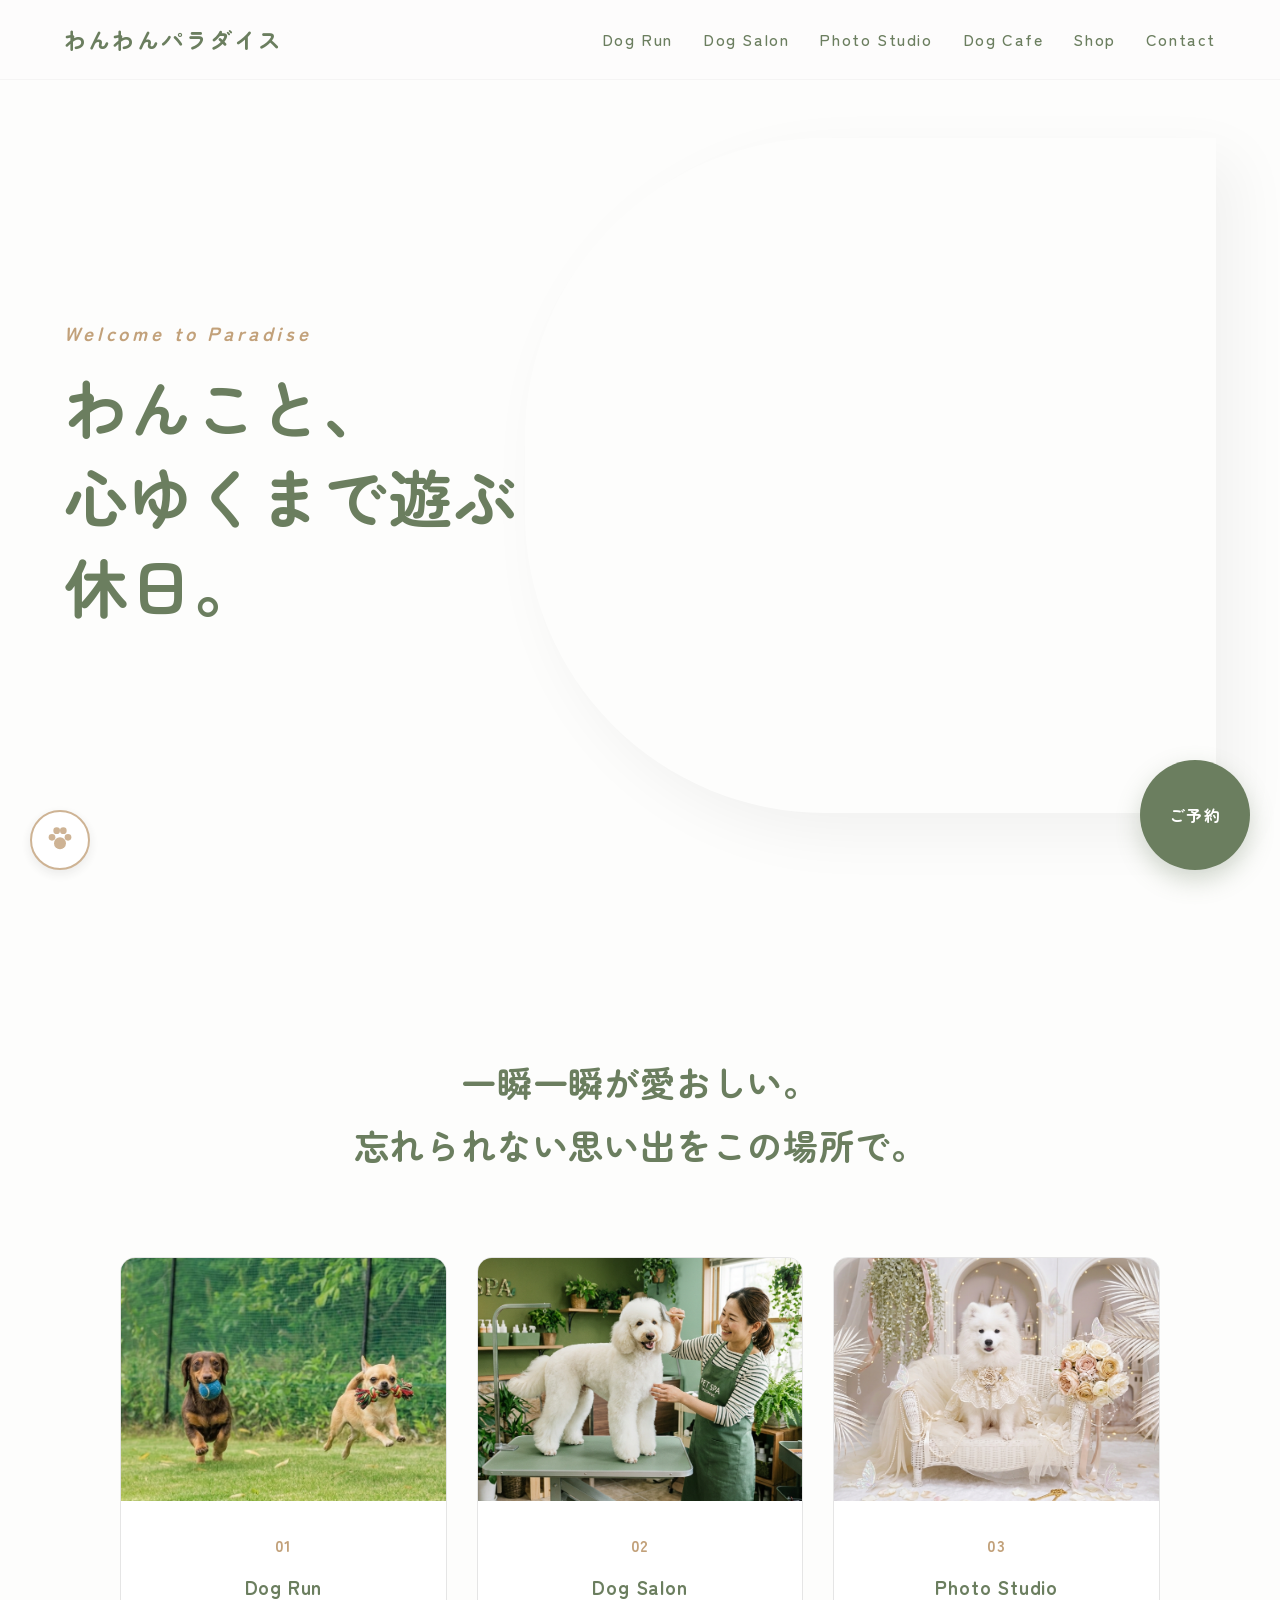
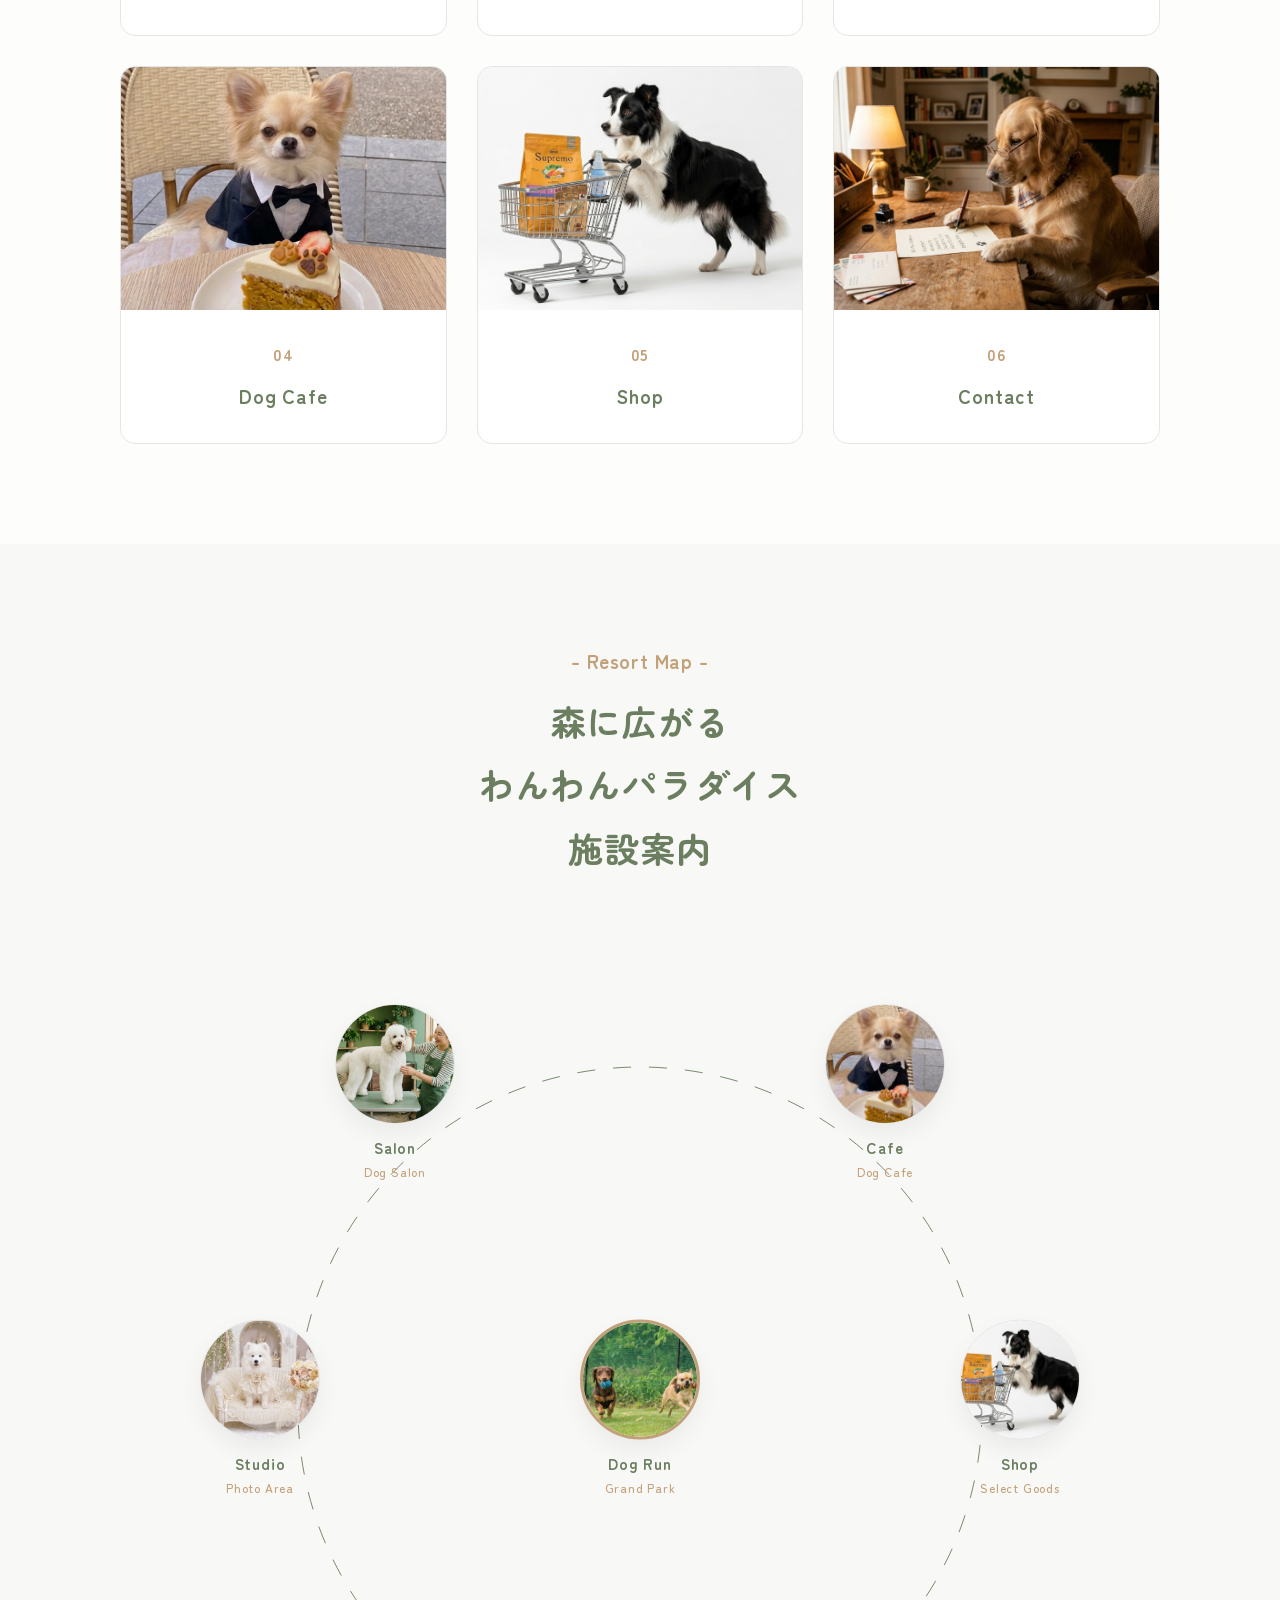
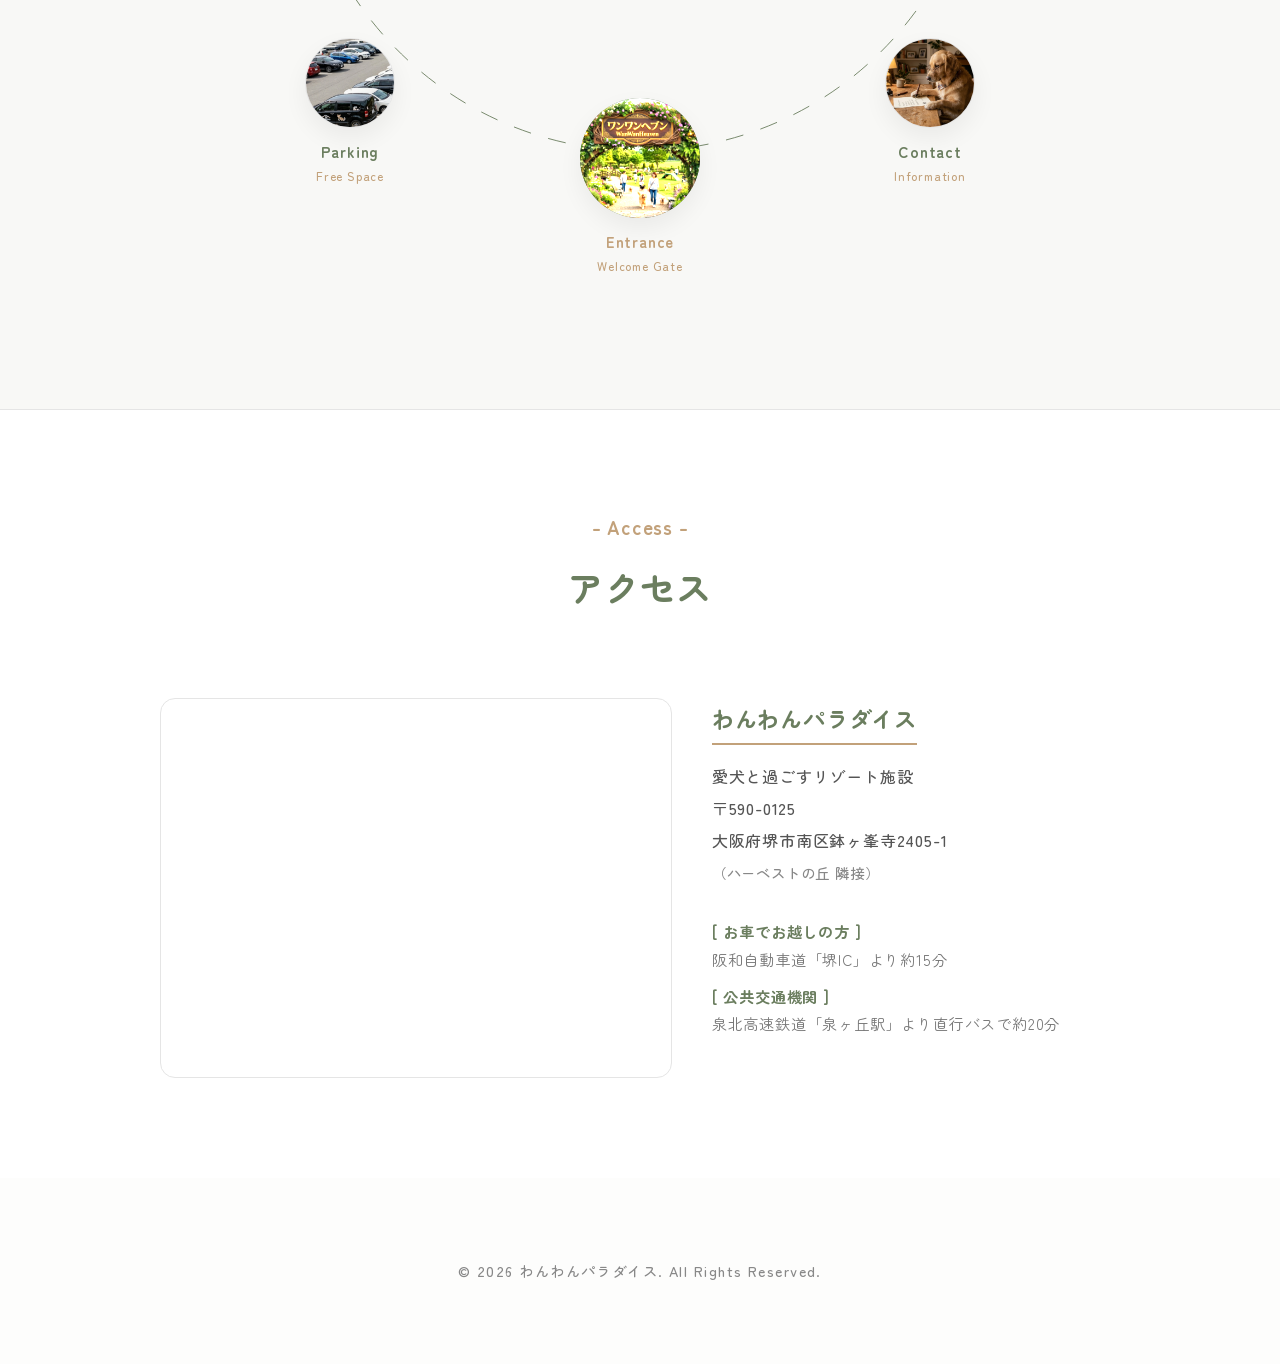
==== commit da882441: "Add files via upload" ====
--- a/index.html
+++ b/index.html
@@ -76,7 +76,7 @@
         .item-num { color: var(--accent-gold); display: block; margin-bottom: 10px; font-size: 1rem; font-weight: 700; }
 
         /* --- Resort Map Section --- */
-        .map-wrap { padding: 100px 0 150px; background: #f8f8f6; }
+        .map-wrap { padding: 100px 0 150px; background: #f8f8f6; overflow: hidden; }
         .map-container { 
             position: relative; 
             max-width: 900px; 
@@ -109,14 +109,10 @@
         .pos-cafe { top: 5%; right: 15%; }
         .pos-shop { top: 50%; right: 0%; transform: translateY(-50%); }
         .pos-studio { top: 50%; left: 0%; transform: translateY(-50%); }
-        
-        /* パーキングとコンタクトの位置を下にずらす（修正箇所） */
         .pos-parking { bottom: 8%; left: 10%; }
         .pos-contact { bottom: 8%; right: 10%; }
-        
         .pos-entrance { bottom: -2%; left: 50%; transform: translateX(-50%); }
 
-        /* 画像を小さくする指定 */
         .pos-parking .map-icon, .pos-contact .map-icon { width: 90px; height: 90px; }
 
         /* --- Access Section --- */
@@ -163,49 +159,41 @@
             opacity: 1;
         }
 
-        .page-top-btn:hover svg {
-            fill: #fff;
-            transform: scale(1.1);
-        }
-
-        /* --- Responsive Design --- */
+        .page-top-btn:hover svg { fill: #fff; transform: scale(1.1); }
+
+        /* --- Responsive Design (スマホ用最終調整版) --- */
         @media (max-width: 900px) {
             header { display: none; }
             .mobile-only-menu { display: block; position: sticky; top: 0; z-index: 3000; }
             
-            .hero-content { flex-direction: column-reverse; padding-top: 20px; }
-            .hero-img-wrap { width: 100%; height: 50vh; border-radius: 0 0 0 150px; margin-bottom: 30px; }
-            .hero-title { font-size: 2.2rem; text-align: center; width: 100%; }
+            .hero { min-height: 70vh; padding-top: 20px; }
+            .hero-content { flex-direction: column-reverse; padding-top: 10px; }
+            .hero-img-wrap { width: 100%; height: 40vh; border-radius: 0 0 0 80px; margin-bottom: 20px; }
+            .hero-title { font-size: 1.6rem; text-align: center; }
 
             .facility-grid { grid-template-columns: repeat(2, 1fr); gap: 15px; padding: 0 15px; }
             
-            /* スマホ時のリゾートマップ調整：重なりを完全に回避するための配置修正 */
-            .map-container { transform: scale(0.9); margin: 0 auto; min-height: 520px; }
-            .map-item { width: 95px; }
-            .map-icon { width: 70px; height: 70px; }
+            /* マップ配置の修正：全体を小さくし、アイコンを画面内に収める */
+            .map-container { transform: scale(0.8); margin: 20px auto; min-height: 450px; }
+            .map-item { width: 100px; }
+            .map-icon { width: 75px; height: 75px; }
+            .map-center .map-icon { width: 90px; height: 90px; }
             
-            .map-center .map-icon { width: 85px; height: 85px; }
+            .pos-salon { top: 2%; left: 2%; }
+            .pos-cafe { top: 2%; right: 2%; }
+            .pos-shop { top: 48%; right: -2%; }
+            .pos-studio { top: 48%; left: -2%; }
+            .pos-parking { bottom: 10%; left: 2%; }
+            .pos-contact { bottom: 10%; right: 2%; }
+            .pos-entrance { bottom: -8%; }
+
+            .pos-parking .map-icon, .pos-contact .map-icon { width: 65px; height: 65px; }
+
+            .access-flex { flex-direction: column !important; }
+            .access-map-box, .access-info-box { width: 100% !important; min-width: auto !important; }
             
-            /* アイコンを外側に逃がしつつ、高さを調整 */
-            .pos-salon { top: 5%; left: 0%; }
-            .pos-cafe { top: 5%; right: 0%; }
-            .pos-shop { top: 48%; right: -8%; }
-            .pos-studio { top: 48%; left: -8%; }
-            
-            /* 下部のParkingとContactをさらに下げて外へ出す */
-            .pos-parking { bottom: 12%; left: -2%; }
-            .pos-contact { bottom: 12%; right: -2%; }
-            
-            .pos-parking .map-icon, .pos-contact .map-icon { width: 60px; height: 60px; }
-
-            .access-flex { flex-direction: column !important; gap: 30px; }
-            .access-map-box, .access-info-box { width: 100% !important; min-width: auto !important; }
-            .access-info-box { text-align: center; }
-            .access-info-box h3::after { content: ""; display: block; width: 60px; height: 2px; background: var(--accent-gold); margin: 10px auto; }
-
+            .reserve-btn { width: 80px; height: 80px; bottom: 20px; right: 20px; font-size: 0.8rem; }
             .page-top-btn { bottom: 20px; left: 20px; width: 50px; height: 50px; }
-            .page-top-btn svg { width: 26px; height: 26px; }
-            .reserve-btn { width: 80px; height: 80px; bottom: 20px; right: 20px; font-size: 0.8rem; }
         }
     </style>
 </head>
@@ -289,7 +277,7 @@
     <section class="map-wrap">
         <div class="section-intro fade-in">
             <h2 style="font-size:1.2rem; color:var(--accent-gold); margin-bottom:10px; font-weight:700;">- Resort Map -</h2>
-            <h2>森に広がる、わんわんパラダイス</h2>
+            <h2>森に広がる<br>わんわんパラダイス　<br>施設案内</h2>
         </div>
         
         <div class="map-container fade-in">
@@ -301,12 +289,12 @@
             <a href="Dog Salon.html" class="map-item pos-salon">
                 <div class="map-icon"><img src="image/salon.jpg" alt="Salon"></div>
                 <p>Salon</p>
-                <span>Relaxation</span>
+                <span>Dog Salon</span>
             </a>
             <a href="Dog Cafe.html" class="map-item pos-cafe">
                 <div class="map-icon"><img src="image/cafe.png" alt="Cafe"></div>
                 <p>Cafe</p>
-                <span>Lunch & Tea</span>
+                <span>Dog Cafe</span>
             </a>
             <a href="Shop.html" class="map-item pos-shop">
                 <div class="map-icon"><img src="image/shopping.png" alt="Shop"></div>
@@ -316,7 +304,7 @@
             <a href="Photo Area.html" class="map-item pos-studio">
                 <div class="map-icon"><img src="image/photo2.png" alt="Studio"></div>
                 <p>Studio</p>
-                <span>Memorial Photo</span>
+                <span>Photo Area</span>
             </a>
             <a href="contact.html" class="map-item pos-contact">
                 <div class="map-icon"><img src="image/contact.png" alt="Contact"></div>
@@ -348,7 +336,7 @@
             <div class="access-flex">
                 <div class="access-map-box">
                     <iframe 
-                        src="http://googleusercontent.com/maps.google.com/6" 
+                    src="https://www.google.com/maps/embed?pb=!1m18!1m12!1m3!1d3286.915228515324!2d135.51475757657922!3d34.48100067299946!2m3!1f0!2f0!3f0!3m2!1i1024!2i768!4f13.1!3m3!1m2!1s0x6000d60d3d440001%3A0xc3b44b8108c90858!2z44OP44O844OZ44K544OI44Gu5LiY!5e0!3m2!1sja!2sjp!4v1710920000000!5m2!1sja!2sjp" 
                         width="100%" 
                         height="350" 
                         style="border:0; filter: grayscale(0.2); border-radius: 10px;" 
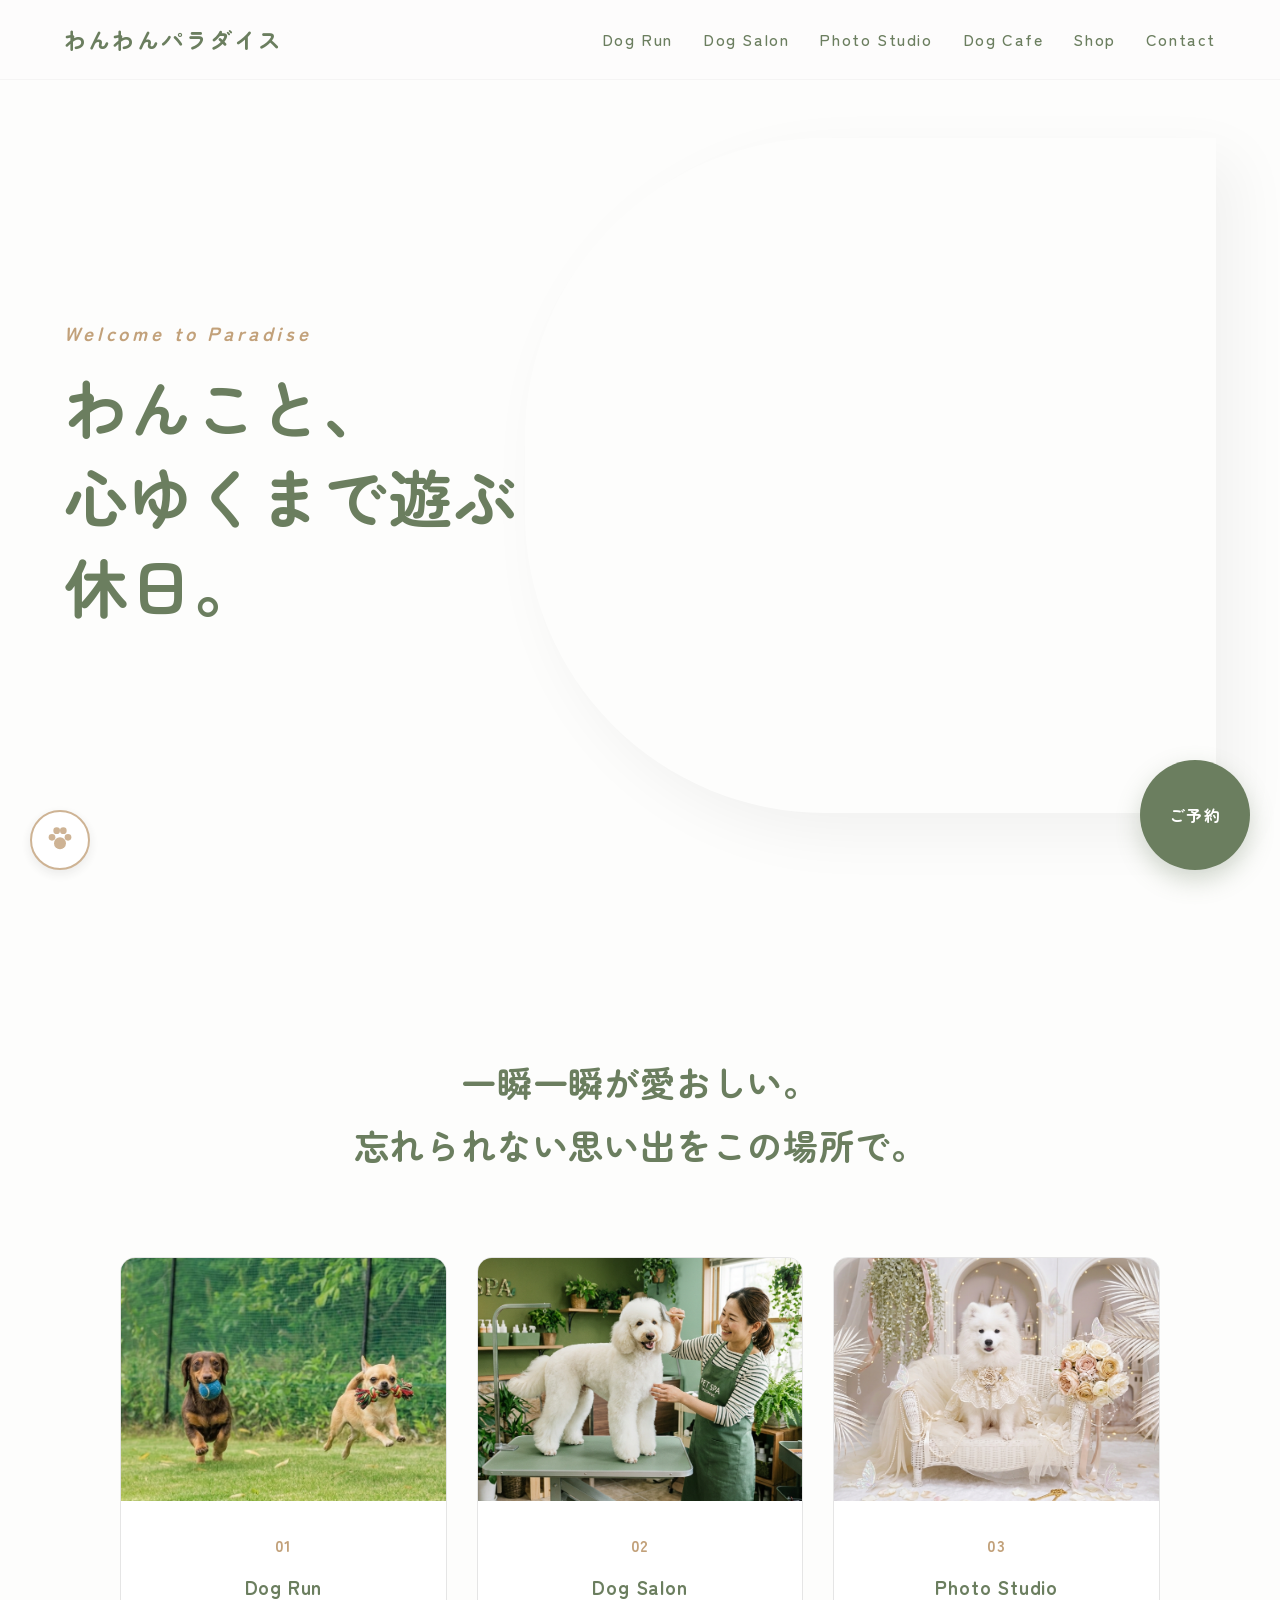
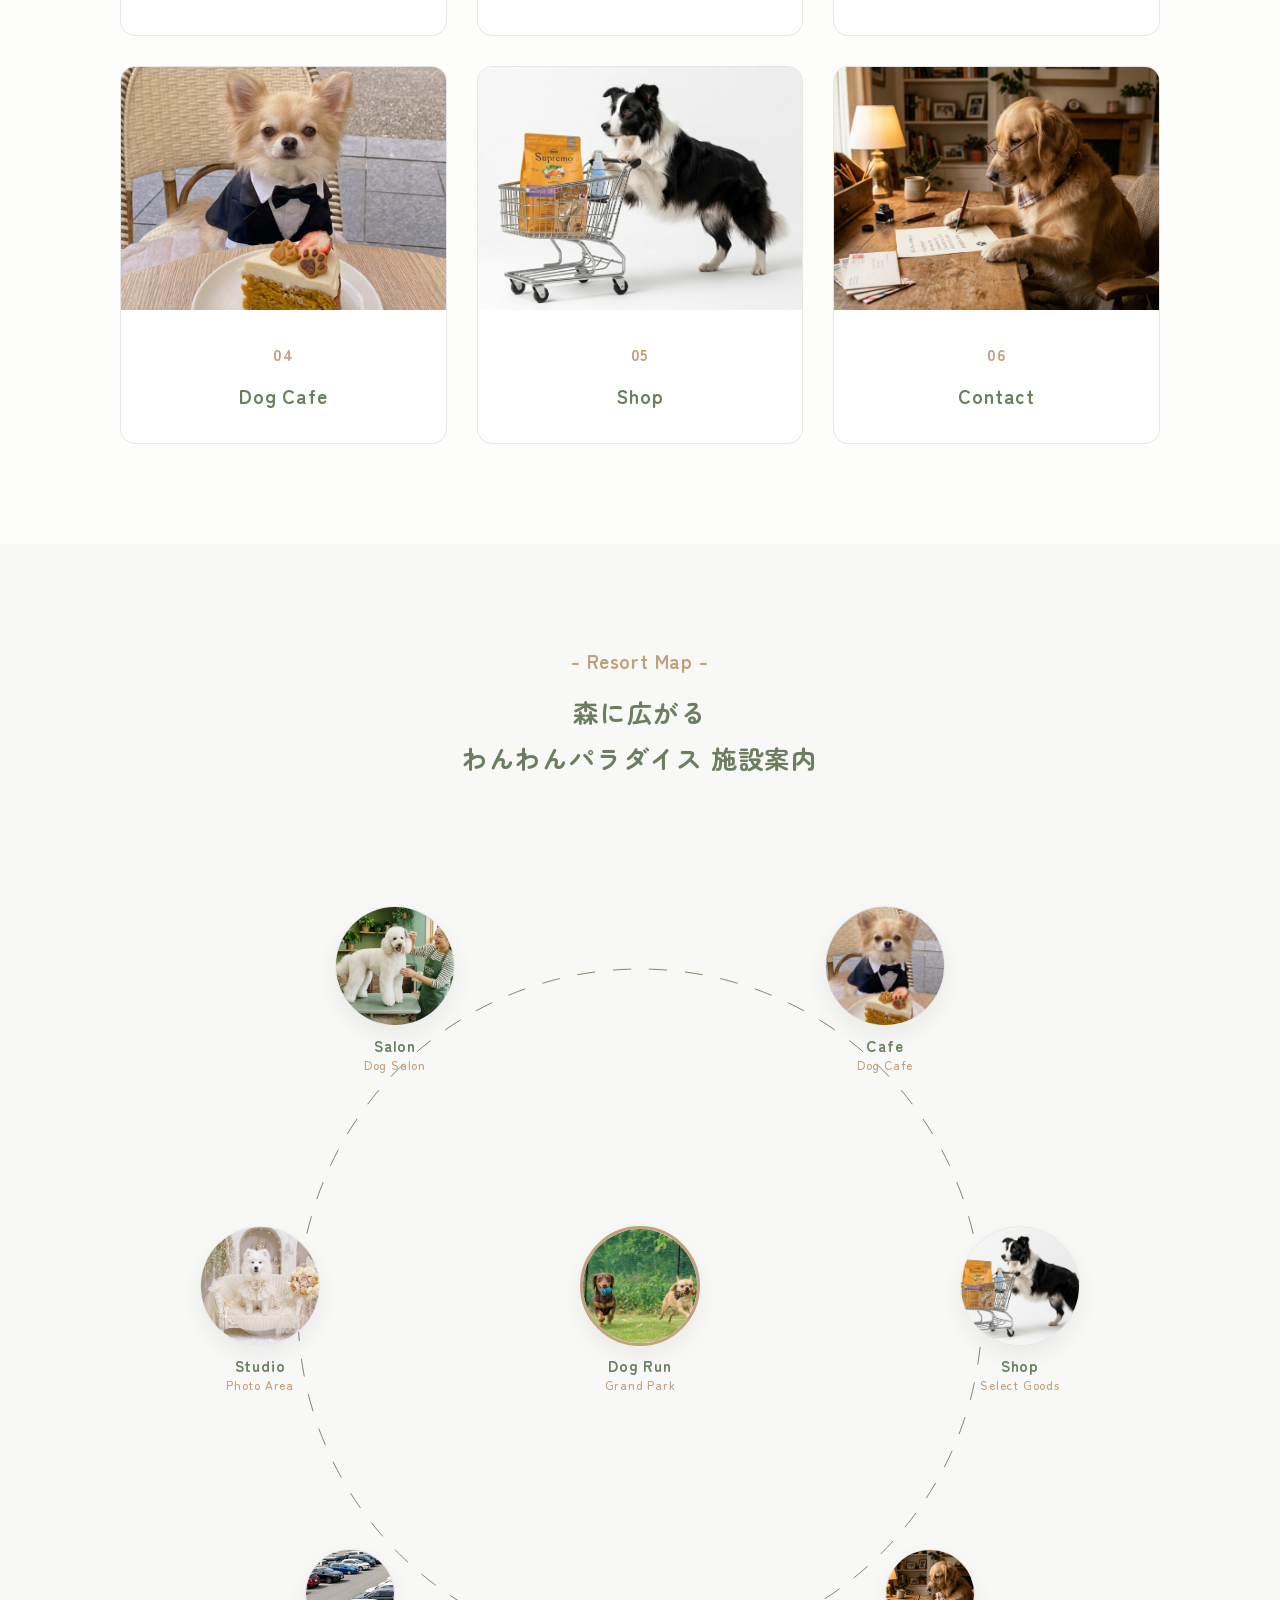
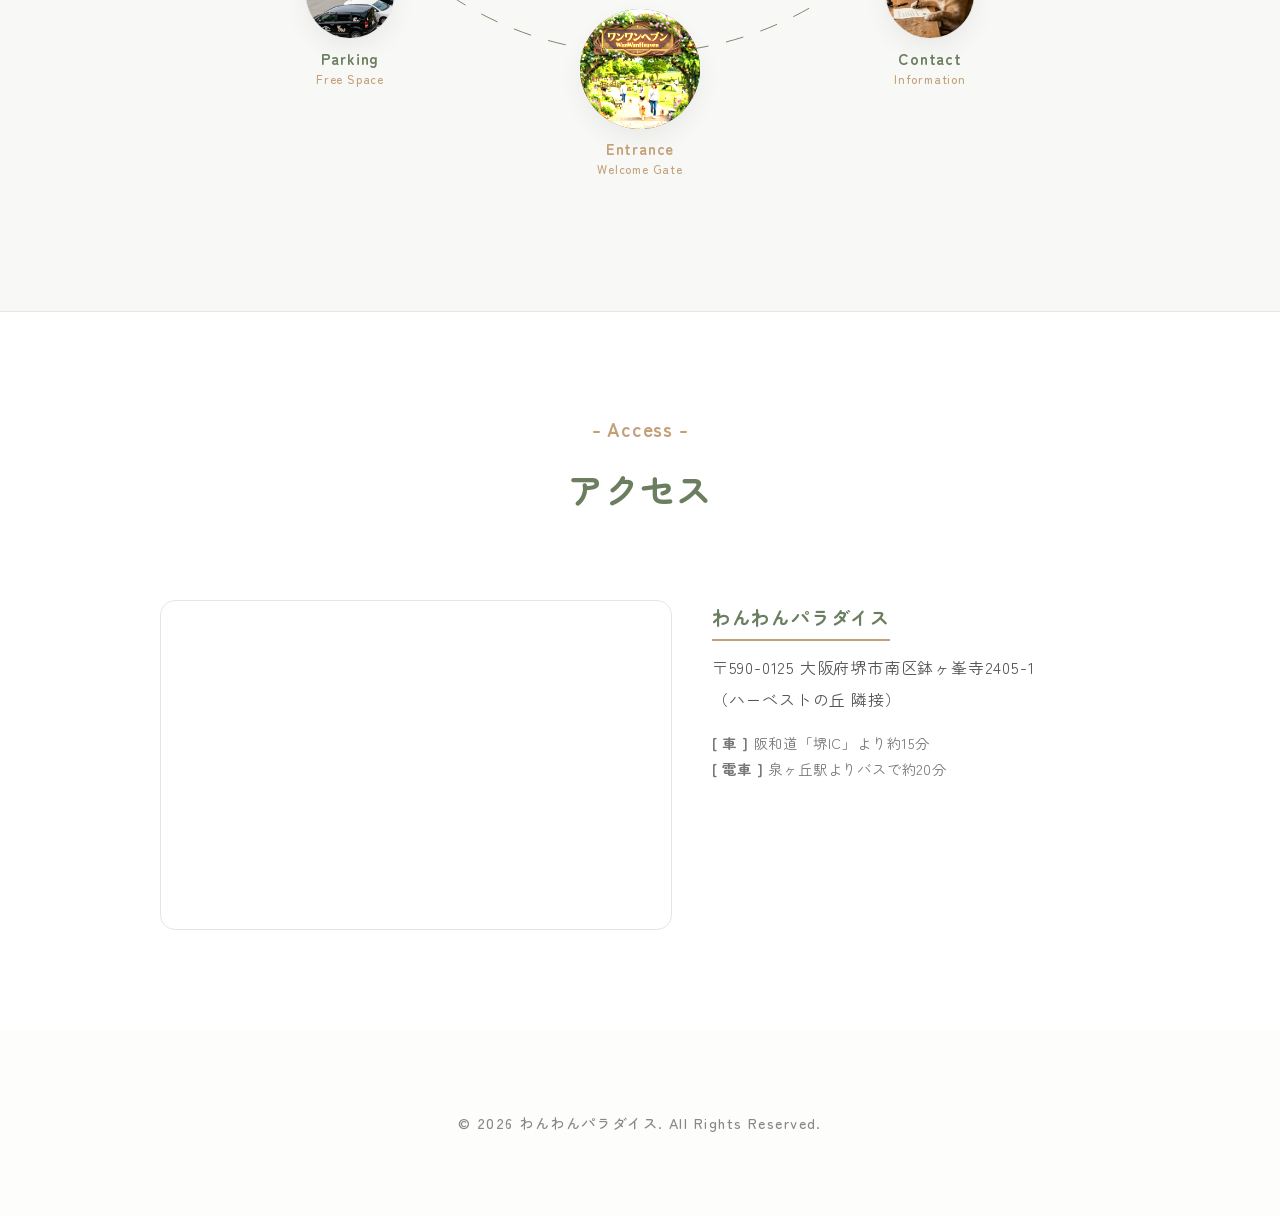
==== commit fe0ddb1c: "Add files via upload" ====
--- a/index.html
+++ b/index.html
@@ -39,18 +39,9 @@
             backdrop-filter: blur(8px); border-bottom: 1px solid rgba(0,0,0,0.03);
         }
         .logo a { text-decoration: none; color: var(--main-green); font-size: 1.4rem; letter-spacing: 0.1em; font-weight: 700; }
-
         .pc-nav ul { display: flex; list-style: none; gap: 30px; }
-        .pc-nav a { 
-            text-decoration: none; 
-            color: var(--main-green); 
-            font-size: 1.0rem; 
-            font-weight: 500;
-            letter-spacing: 0.1em; 
-            transition: 0.3s;
-        }
+        .pc-nav a { text-decoration: none; color: var(--main-green); font-size: 1.0rem; font-weight: 500; letter-spacing: 0.1em; transition: 0.3s; }
         .pc-nav a:hover { color: var(--accent-gold); }
-
         .mobile-only-menu { display: none; }
 
         /* --- Hero Section --- */
@@ -85,7 +76,7 @@
             background: url('data:image/svg+xml;utf8,<svg xmlns="http://www.w3.org/2000/svg" viewBox="0 0 100 100"><circle cx="50" cy="50" r="38" fill="none" stroke="%236b7e5f" stroke-width="0.1" stroke-dasharray="2,2"/></svg>') center/contain no-repeat;
         }
 
-        .map-item { position: absolute; width: 140px; text-align: center; text-decoration: none; color: var(--text-dark); transition: 0.4s; }
+        .map-item { position: absolute; width: 140px; text-align: center; text-decoration: none; color: var(--text-dark); transition: 0.4s; z-index: 5; }
         .map-item:hover { transform: scale(1.05); }
         
         .map-icon { 
@@ -98,13 +89,12 @@
         }
         .map-item:hover .map-icon { border-color: var(--accent-gold); box-shadow: 0 15px 30px rgba(194, 161, 122, 0.2); }
         .map-icon img { width: 100%; height: 100%; object-fit: cover; }
-        
-        .map-item p { font-size: 0.95rem; font-weight: 700; color: var(--main-green); margin-top: 5px; }
+        .map-item p { font-size: 0.95rem; font-weight: 700; color: var(--main-green); margin-top: 5px; line-height: 1.2; }
         .map-item span { font-size: 0.75rem; color: var(--accent-gold); display: block; font-weight: 500; }
 
+        /* PC Positions */
         .map-center { top: 50%; left: 50%; transform: translate(-50%, -50%); z-index: 10; }
         .map-center .map-icon { border: 3px solid var(--accent-gold); } 
-        
         .pos-salon { top: 5%; left: 15%; } 
         .pos-cafe { top: 5%; right: 15%; }
         .pos-shop { top: 50%; right: 0%; transform: translateY(-50%); }
@@ -121,73 +111,49 @@
         .access-map-box { flex: 1.2; min-width: 400px; border: 1px solid var(--line-color); padding: 10px; background: #fff; border-radius: 15px; }
         .access-info-box { flex: 1; min-width: 300px; }
 
-        /* --- Footer & Reserve --- */
+        /* --- Footer & Buttons --- */
         footer { padding: 80px 0; text-align: center; font-size: 0.9rem; color: #888; font-weight: 500; letter-spacing: 0.1em; }
-        
         .reserve-btn { position: fixed; bottom: 30px; right: 30px; width: 110px; height: 110px; background: var(--main-green); color: white; border-radius: 50%; display: flex; flex-direction: column; align-items: center; justify-content: center; text-decoration: none; z-index: 2000; box-shadow: 0 10px 25px rgba(107, 126, 95, 0.3); transition: 0.4s; font-weight: 700; letter-spacing: 0.1em; }
-
-        .page-top-btn {
-            position: fixed;
-            bottom: 30px;
-            left: 30px;
-            width: 60px;
-            height: 60px;
-            background: #fff;
-            border: 2px solid var(--accent-gold);
-            border-radius: 50%;
-            display: flex;
-            align-items: center;
-            justify-content: center;
-            z-index: 2000;
-            transition: all 0.3s ease;
-            box-shadow: 0 4px 12px rgba(0,0,0,0.1);
-            text-decoration: none;
-            opacity: 0.8;
-        }
-
-        .page-top-btn svg {
-            fill: var(--accent-gold);
-            width: 32px;
-            height: 32px;
-            transition: 0.3s;
-        }
-
-        .page-top-btn:hover {
-            background: var(--accent-gold);
-            transform: translateY(-5px);
-            box-shadow: 0 8px 20px rgba(0,0,0,0.15);
-            opacity: 1;
-        }
-
-        .page-top-btn:hover svg { fill: #fff; transform: scale(1.1); }
-
-        /* --- Responsive Design (スマホ用最終調整版) --- */
+        .page-top-btn { position: fixed; bottom: 30px; left: 30px; width: 60px; height: 60px; background: #fff; border: 2px solid var(--accent-gold); border-radius: 50%; display: flex; align-items: center; justify-content: center; z-index: 2000; transition: 0.3s; box-shadow: 0 4px 12px rgba(0,0,0,0.1); text-decoration: none; opacity: 0.8; }
+        .page-top-btn:hover { background: var(--accent-gold); transform: translateY(-5px); opacity: 1; }
+        .page-top-btn svg { fill: var(--accent-gold); width: 32px; height: 32px; transition: 0.3s; }
+        .page-top-btn:hover svg { fill: #fff; }
+
+        /* --- Responsive Design (Smartphone Optimized) --- */
         @media (max-width: 900px) {
             header { display: none; }
             .mobile-only-menu { display: block; position: sticky; top: 0; z-index: 3000; }
             
-            .hero { min-height: 70vh; padding-top: 20px; }
-            .hero-content { flex-direction: column-reverse; padding-top: 10px; }
-            .hero-img-wrap { width: 100%; height: 40vh; border-radius: 0 0 0 80px; margin-bottom: 20px; }
-            .hero-title { font-size: 1.6rem; text-align: center; }
-
-            .facility-grid { grid-template-columns: repeat(2, 1fr); gap: 15px; padding: 0 15px; }
-            
-            /* マップ配置の修正：全体を小さくし、アイコンを画面内に収める */
-            .map-container { transform: scale(0.8); margin: 20px auto; min-height: 450px; }
-            .map-item { width: 100px; }
-            .map-icon { width: 75px; height: 75px; }
-            .map-center .map-icon { width: 90px; height: 90px; }
-            
-            .pos-salon { top: 2%; left: 2%; }
-            .pos-cafe { top: 2%; right: 2%; }
-            .pos-shop { top: 48%; right: -2%; }
-            .pos-studio { top: 48%; left: -2%; }
-            .pos-parking { bottom: 10%; left: 2%; }
-            .pos-contact { bottom: 10%; right: 2%; }
-            .pos-entrance { bottom: -8%; }
-
-            .pos-parking .map-icon, .pos-contact .map-icon { width: 65px; height: 65px; }
+            .hero { min-height: 60vh; padding-top: 20px; }
+            .hero-content { flex-direction: column-reverse; }
+            .hero-img-wrap { width: 100%; height: 35vh; border-radius: 0 0 0 60px; margin-bottom: 15px; }
+            .hero-title { font-size: 1.5rem; text-align: center; }
+
+            .facility-grid { grid-template-columns: repeat(2, 1fr); gap: 10px; padding: 0 10px; }
+            
+            /* マップのレスポンシブ調整 */
+            .map-container { 
+                width: 92vw; 
+                height: 92vw; 
+                margin: 40px auto; 
+                background-size: 85%;
+            }
+            .map-item { width: 22vw; } 
+            .map-icon { width: 16vw; height: 16vw; margin-bottom: 4px; }
+            .map-center .map-icon { width: 20vw; height: 20vw; }
+            .map-item p { font-size: 0.7rem; }
+            .map-item span { font-size: 0.55rem; }
+            
+            /* スマホ用アイコン配置 */
+            .pos-salon { top: 5%; left: 8%; }
+            .pos-cafe { top: 5%; right: 8%; }
+            .pos-shop { top: 48%; right: -2%; transform: translateY(-50%); }
+            .pos-studio { top: 48%; left: -2%; transform: translateY(-50%); }
+            .pos-parking { bottom: 12%; left: 8%; }
+            .pos-contact { bottom: 12%; right: 8%; }
+            .pos-entrance { bottom: -2%; left: 50%; transform: translateX(-50%); }
+
+            .pos-parking .map-icon, .pos-contact .map-icon { width: 14vw; height: 14vw; }
 
             .access-flex { flex-direction: column !important; }
             .access-map-box, .access-info-box { width: 100% !important; min-width: auto !important; }
@@ -202,11 +168,9 @@
 <div id="top"></div>
 
 <details class="mobile-only-menu">
-  <summary style="cursor:pointer; padding:15px; list-style:none; background:var(--main-green); color:white; text-align:center; font-weight:700; letter-spacing:0.1em;">
-    🐾 MENU
-  </summary>
+  <summary style="cursor:pointer; padding:15px; list-style:none; background:var(--main-green); color:white; text-align:center; font-weight:700; letter-spacing:0.1em;">🐾 MENU</summary>
   <nav style="background:rgba(255,255,255,0.98); padding:25px; border-bottom:1px solid var(--line-color); text-align:center;">
-    <ul style="list-style:none; padding:0; margin:0;">
+    <ul style="list-style:none;">
       <li style="margin-bottom:20px;"><a href="Dog Run.html" style="text-decoration:none; color:var(--main-green); font-size:1.1rem; font-weight:700;">Dog Run</a></li>
       <li style="margin-bottom:20px;"><a href="Dog Salon.html" style="text-decoration:none; color:var(--main-green); font-size:1.1rem; font-weight:700;">Dog Salon</a></li>
       <li style="margin-bottom:20px;"><a href="Photo Area.html" style="text-decoration:none; color:var(--main-green); font-size:1.1rem; font-weight:700;">Photo Studio</a></li>
@@ -234,94 +198,63 @@
 <main>
     <section class="hero">
         <div class="hero-content">
-            <h1 class="hero-title fade-in">
-                <span>Welcome to Paradise</span>
-                わんこと、<br>心ゆくまで遊ぶ休日。
-            </h1>
-            <div class="hero-img-wrap fade-in">
-                <div class="hero-img"></div>
-            </div>
+            <h1 class="hero-title fade-in"><span>Welcome to Paradise</span>わんこと、<br>心ゆくまで遊ぶ休日。</h1>
+            <div class="hero-img-wrap fade-in"><div class="hero-img"></div></div>
         </div>
     </section>
 
     <section id="facility" class="facility-wrap">
         <div class="section-intro fade-in"><h2>一瞬一瞬が愛おしい。<br>忘れられない思い出をこの場所で。</h2></div>
         <div class="facility-grid">
-            <a href="Dog Run.html" class="facility-item fade-in">
-                <div class="facility-img-box"><img src="image/ran.png" alt="Dog Run"></div>
-                <div class="facility-text"><span class="item-num">01</span><h3>Dog Run</h3></div>
-            </a>
-            <a href="Dog Salon.html" class="facility-item fade-in">
-                <div class="facility-img-box"><img src="image/salon.jpg" alt="Dog Salon"></div>
-                <div class="facility-text"><span class="item-num">02</span><h3>Dog Salon</h3></div>
-            </a>
-            <a href="Photo Area.html" class="facility-item fade-in">
-                <div class="facility-img-box"><img src="image/photo2.png" alt="Photo Area"></div>
-                <div class="facility-text"><span class="item-num">03</span><h3>Photo Studio</h3></div>
-            </a>
-            <a href="Dog Cafe.html" class="facility-item fade-in">
-                <div class="facility-img-box"><img src="image/cafe.png" alt="Dog Cafe"></div>
-                <div class="facility-text"><span class="item-num">04</span><h3>Dog Cafe</h3></div>
-            </a>
-            <a href="Shop.html" class="facility-item fade-in">
-                <div class="facility-img-box"><img src="image/shopping.png" alt="Shop"></div>
-                <div class="facility-text"><span class="item-num">05</span><h3>Shop</h3></div>
-            </a>
-            <a href="contact.html" class="facility-item fade-in">
-                <div class="facility-img-box"><img src="image/contact.png" alt="Contact"></div>
-                <div class="facility-text"><span class="item-num">06</span><h3>Contact</h3></div>
-            </a>
+            <a href="Dog Run.html" class="facility-item fade-in"><div class="facility-img-box"><img src="image/ran.png" alt="Dog Run"></div><div class="facility-text"><span class="item-num">01</span><h3>Dog Run</h3></div></a>
+            <a href="Dog Salon.html" class="facility-item fade-in"><div class="facility-img-box"><img src="image/salon.jpg" alt="Dog Salon"></div><div class="facility-text"><span class="item-num">02</span><h3>Dog Salon</h3></div></a>
+            <a href="Photo Area.html" class="facility-item fade-in"><div class="facility-img-box"><img src="image/photo2.png" alt="Photo Area"></div><div class="facility-text"><span class="item-num">03</span><h3>Photo Studio</h3></div></a>
+            <a href="Dog Cafe.html" class="facility-item fade-in"><div class="facility-img-box"><img src="image/cafe.png" alt="Dog Cafe"></div><div class="facility-text"><span class="item-num">04</span><h3>Dog Cafe</h3></div></a>
+            <a href="Shop.html" class="facility-item fade-in"><div class="facility-img-box"><img src="image/shopping.png" alt="Shop"></div><div class="facility-text"><span class="item-num">05</span><h3>Shop</h3></div></a>
+            <a href="contact.html" class="facility-item fade-in"><div class="facility-img-box"><img src="image/contact.png" alt="Contact"></div><div class="facility-text"><span class="item-num">06</span><h3>Contact</h3></div></a>
         </div>
     </section>
 
     <section class="map-wrap">
         <div class="section-intro fade-in">
             <h2 style="font-size:1.2rem; color:var(--accent-gold); margin-bottom:10px; font-weight:700;">- Resort Map -</h2>
-            <h2>森に広がる<br>わんわんパラダイス　<br>施設案内</h2>
+            <h2 style="font-size:1.6rem;">森に広がる<br>わんわんパラダイス 施設案内</h2>
         </div>
         
         <div class="map-container fade-in">
             <a href="Dog Run.html" class="map-item map-center">
                 <div class="map-icon"><img src="image/ran.png" alt="Dog Run"></div>
-                <p>Dog Run</p>
-                <span>Grand Park</span>
+                <p>Dog Run</p><span>Grand Park</span>
             </a>
             <a href="Dog Salon.html" class="map-item pos-salon">
                 <div class="map-icon"><img src="image/salon.jpg" alt="Salon"></div>
-                <p>Salon</p>
-                <span>Dog Salon</span>
+                <p>Salon</p><span>Dog Salon</span>
             </a>
             <a href="Dog Cafe.html" class="map-item pos-cafe">
                 <div class="map-icon"><img src="image/cafe.png" alt="Cafe"></div>
-                <p>Cafe</p>
-                <span>Dog Cafe</span>
+                <p>Cafe</p><span>Dog Cafe</span>
             </a>
             <a href="Shop.html" class="map-item pos-shop">
                 <div class="map-icon"><img src="image/shopping.png" alt="Shop"></div>
-                <p>Shop</p>
-                <span>Select Goods</span>
+                <p>Shop</p><span>Select Goods</span>
             </a>
             <a href="Photo Area.html" class="map-item pos-studio">
                 <div class="map-icon"><img src="image/photo2.png" alt="Studio"></div>
-                <p>Studio</p>
-                <span>Photo Area</span>
+                <p>Studio</p><span>Photo Area</span>
             </a>
             <a href="contact.html" class="map-item pos-contact">
                 <div class="map-icon"><img src="image/contact.png" alt="Contact"></div>
-                <p>Contact</p>
-                <span>Information</span>
+                <p>Contact</p><span>Information</span>
             </a>
             <a href="#" class="map-item pos-parking">
                 <div class="map-icon"><img src="image/parking.png" alt="Parking"></div>
-                <p>Parking</p>
-                <span>Free Space</span>
+                <p>Parking</p><span>Free Space</span>
             </a>
             <a href="index.html" class="map-item pos-entrance">
                 <div class="map-icon" style="background: var(--main-green); border: none;">
                     <img src="image/gert.png" alt="Entrance" style="filter: brightness(1.5);">
                 </div>
-                <p style="color:var(--accent-gold); font-weight: 700;">Entrance</p>
-                <span>Welcome Gate</span>
+                <p style="color:var(--accent-gold); font-weight:700;">Entrance</p><span>Welcome Gate</span>
             </a>
         </div>
     </section>
@@ -331,40 +264,17 @@
             <h2 style="font-size:1.2rem; color:var(--accent-gold); margin-bottom:10px; font-weight:700;">- Access -</h2>
             <h2>アクセス</h2>
         </div>
-
-        <div class="container" style="max-width: 1000px; margin: 0 auto; padding: 0 20px;">
+        <div style="max-width: 1000px; margin: 0 auto; padding: 0 20px;">
             <div class="access-flex">
                 <div class="access-map-box">
-                    <iframe 
-                    src="https://www.google.com/maps/embed?pb=!1m18!1m12!1m3!1d3286.915228515324!2d135.51475757657922!3d34.48100067299946!2m3!1f0!2f0!3f0!3m2!1i1024!2i768!4f13.1!3m3!1m2!1s0x6000d60d3d440001%3A0xc3b44b8108c90858!2z44OP44O844OZ44K544OI44Gu5LiY!5e0!3m2!1sja!2sjp!4v1710920000000!5m2!1sja!2sjp" 
-                        width="100%" 
-                        height="350" 
-                        style="border:0; filter: grayscale(0.2); border-radius: 10px;" 
-                        allowfullscreen="" 
-                        loading="lazy">
-                    </iframe>
+                    <iframe src="https://www.google.com/maps/embed?pb=!1m18!1m12!1m3!1d3289.445214815467!2d135.5103444761803!3d34.46618589578635!2m3!1f0!2f0!3f0!3m2!1i1024!2i768!4f13.1!3m3!1m2!1s0x6000d0bc650e82c1%3A0xc3191c713b185611!2z44OP44O844OZ44K544Gu5LiY!5e0!3m2!1sja!2sjp!4v1710134567890!5m2!1sja!2sjp" width="100%" height="300" style="border:0; border-radius:10px;" allowfullscreen="" loading="lazy"></iframe>
                 </div>
                 <div class="access-info-box">
-                    <div style="margin-bottom: 30px;">
-                        <h3 style="color: var(--main-green); font-size: 1.4rem; margin-bottom: 15px; border-bottom: 2px solid var(--accent-gold); display: inline-block; padding-bottom: 5px; font-weight: 700;">
-                            わんわんパラダイス
-                        </h3>
-                        <p style="font-size: 1rem; color: #555; line-height: 2; font-weight: 500;">
-                            愛犬と過ごすリゾート施設<br>
-                            〒590-0125<br>
-                            大阪府堺市南区鉢ヶ峯寺2405-1<br>
-                            <span style="font-size: 0.9rem; color: #888;">（ハーベストの丘 隣接）</span>
-                        </p>
-                    </div>
-                    <div style="font-size: 0.95rem; color: #777;">
-                        <p style="margin-bottom: 10px;">
-                            <strong style="color: var(--main-green);">[ お車でお越しの方 ]</strong><br>
-                            阪和自動車道「堺IC」より約15分
-                        </p>
-                        <p>
-                            <strong style="color: var(--main-green);">[ 公共交通機関 ]</strong><br>
-                            泉北高速鉄道「泉ヶ丘駅」より直行バスで約20分
-                        </p>
+                    <h3 style="color: var(--main-green); margin-bottom: 10px; border-bottom: 2px solid var(--accent-gold); display: inline-block; padding-bottom: 5px; font-weight: 700;">わんわんパラダイス</h3>
+                    <p style="font-size: 1rem; color: #555; line-height: 2;">〒590-0125 大阪府堺市南区鉢ヶ峯寺2405-1<br>（ハーベストの丘 隣接）</p>
+                    <div style="margin-top:15px; font-size:0.9rem; color:#777;">
+                        <p><strong>[ 車 ]</strong> 阪和道「堺IC」より約15分</p>
+                        <p><strong>[ 電車 ]</strong> 泉ヶ丘駅よりバスで約20分</p>
                     </div>
                 </div>
             </div>
@@ -373,14 +283,8 @@
 </main>
 
 <footer>© 2026 わんわんパラダイス. All Rights Reserved.</footer>
-
 <a href="contact.html" class="reserve-btn">ご予約</a>
-
-<a href="#top" class="page-top-btn">
-    <svg viewBox="0 0 24 24" xmlns="http://www.w3.org/2000/svg">
-        <circle cx="12" cy="14.5" r="4.5"/><circle cx="6" cy="10" r="2.5"/><circle cx="18" cy="10" r="2.5"/><circle cx="9.5" cy="5" r="2.5"/><circle cx="14.5" cy="5" r="2.5"/>
-    </svg>
-</a>
+<a href="#top" class="page-top-btn"><svg viewBox="0 0 24 24"><circle cx="12" cy="14.5" r="4.5"/><circle cx="6" cy="10" r="2.5"/><circle cx="18" cy="10" r="2.5"/><circle cx="9.5" cy="5" r="2.5"/><circle cx="14.5" cy="5" r="2.5"/></svg></a>
 
 <script>
     const observer = new IntersectionObserver((entries) => {
@@ -388,6 +292,5 @@
     }, { threshold: 0.1 });
     document.querySelectorAll('.fade-in').forEach(el => observer.observe(el));
 </script>
-
 </body>
 </html>
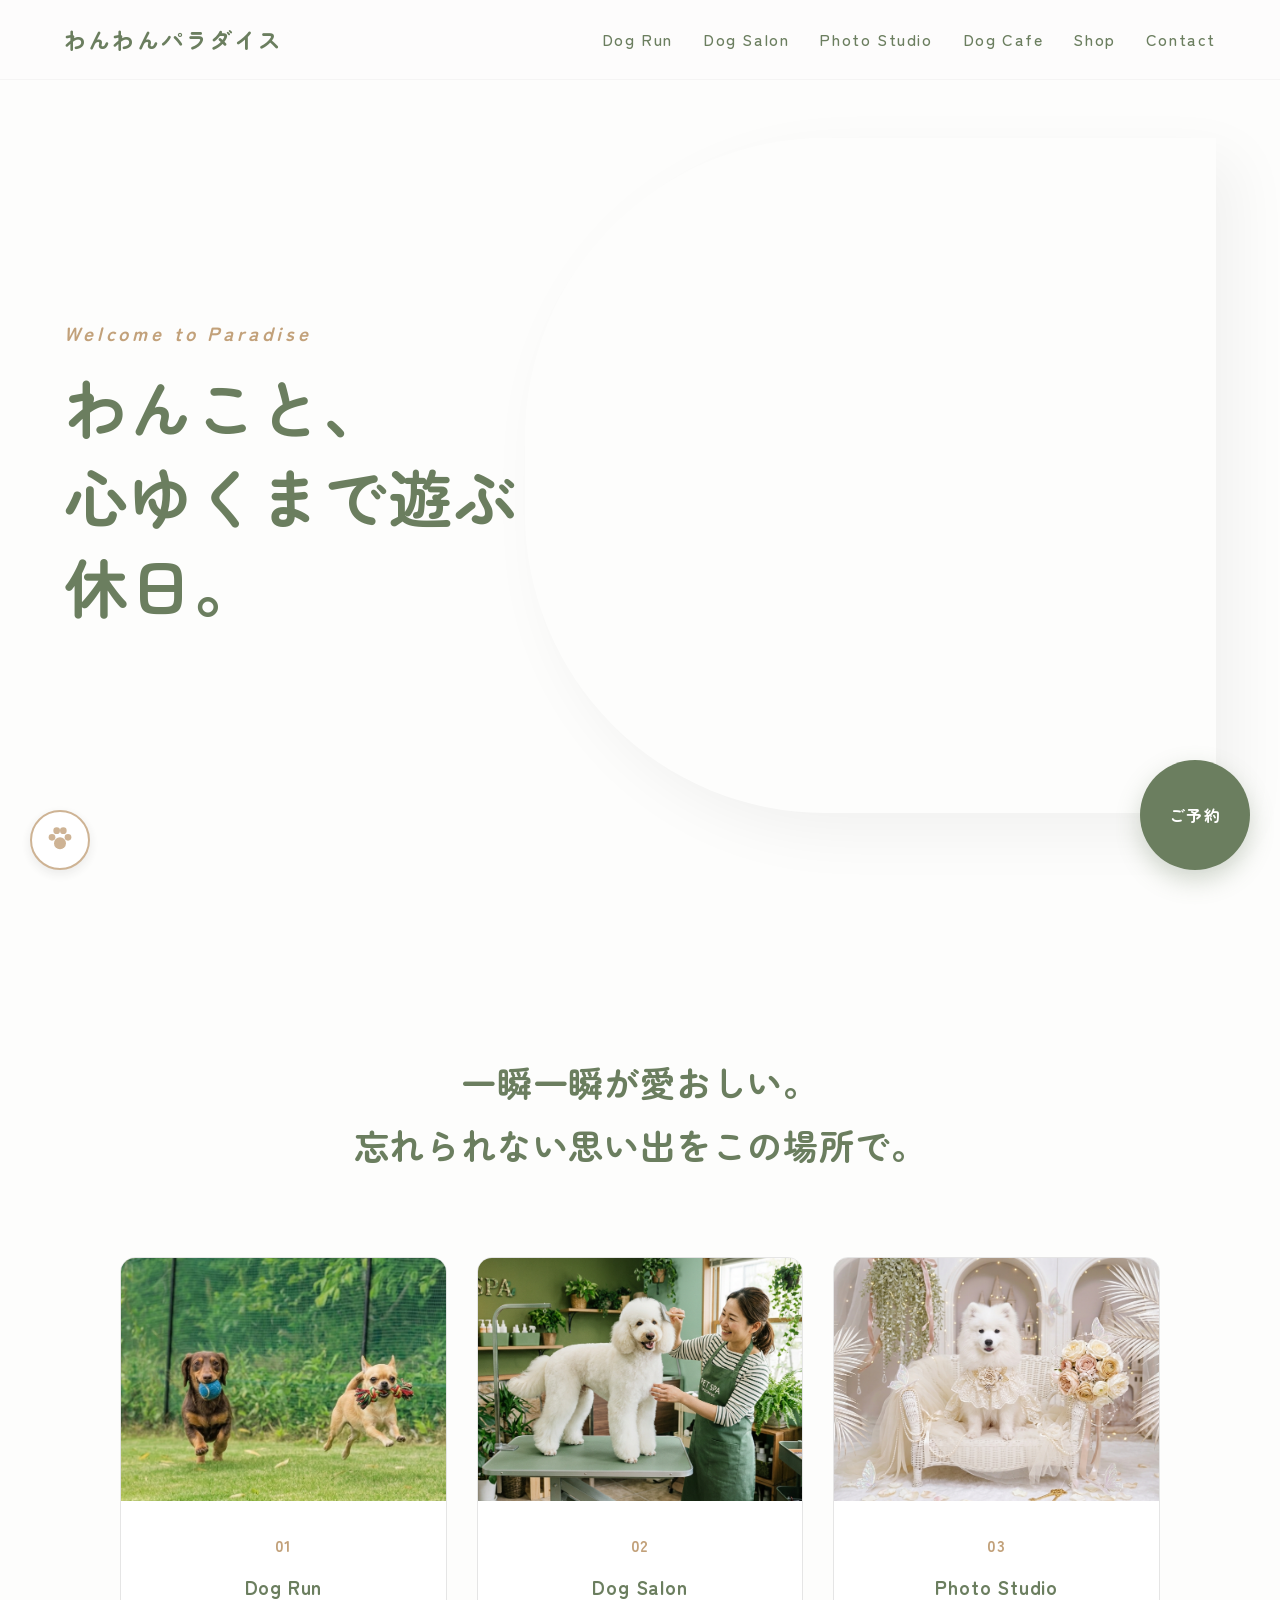
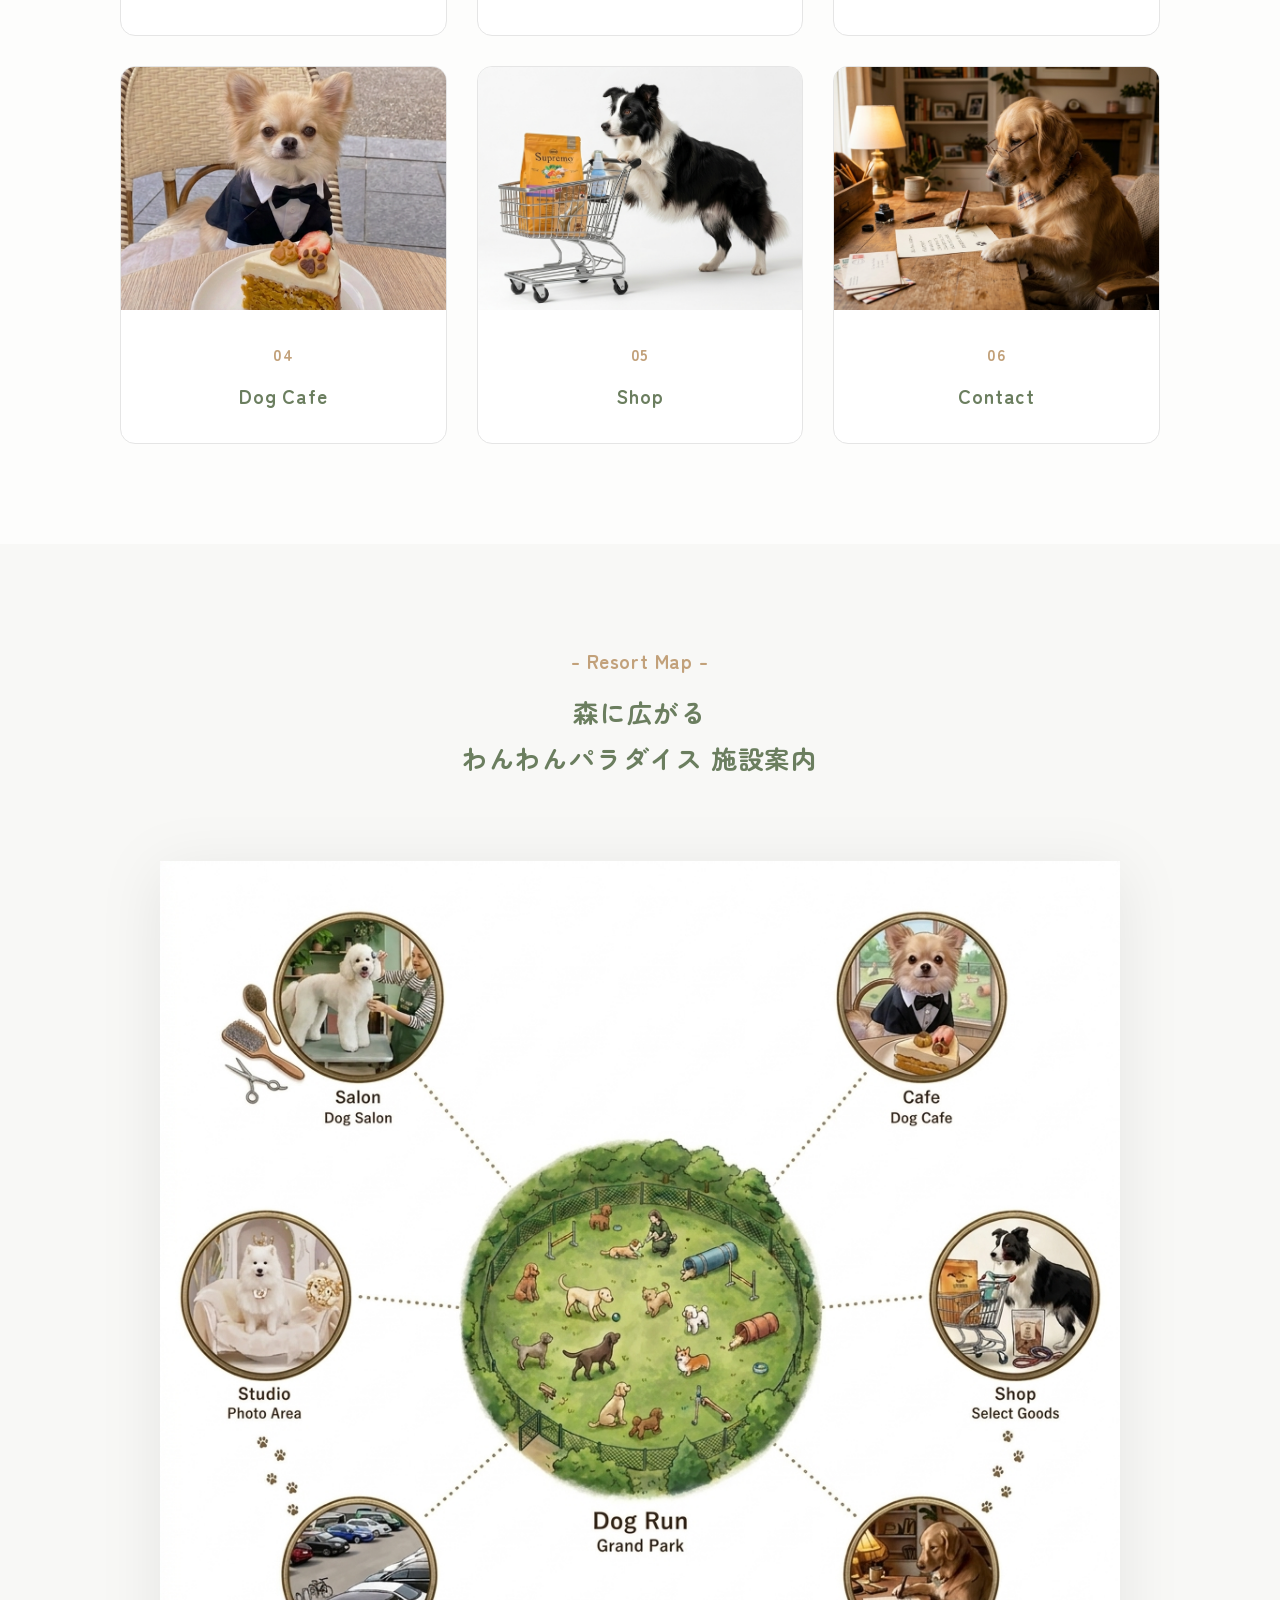
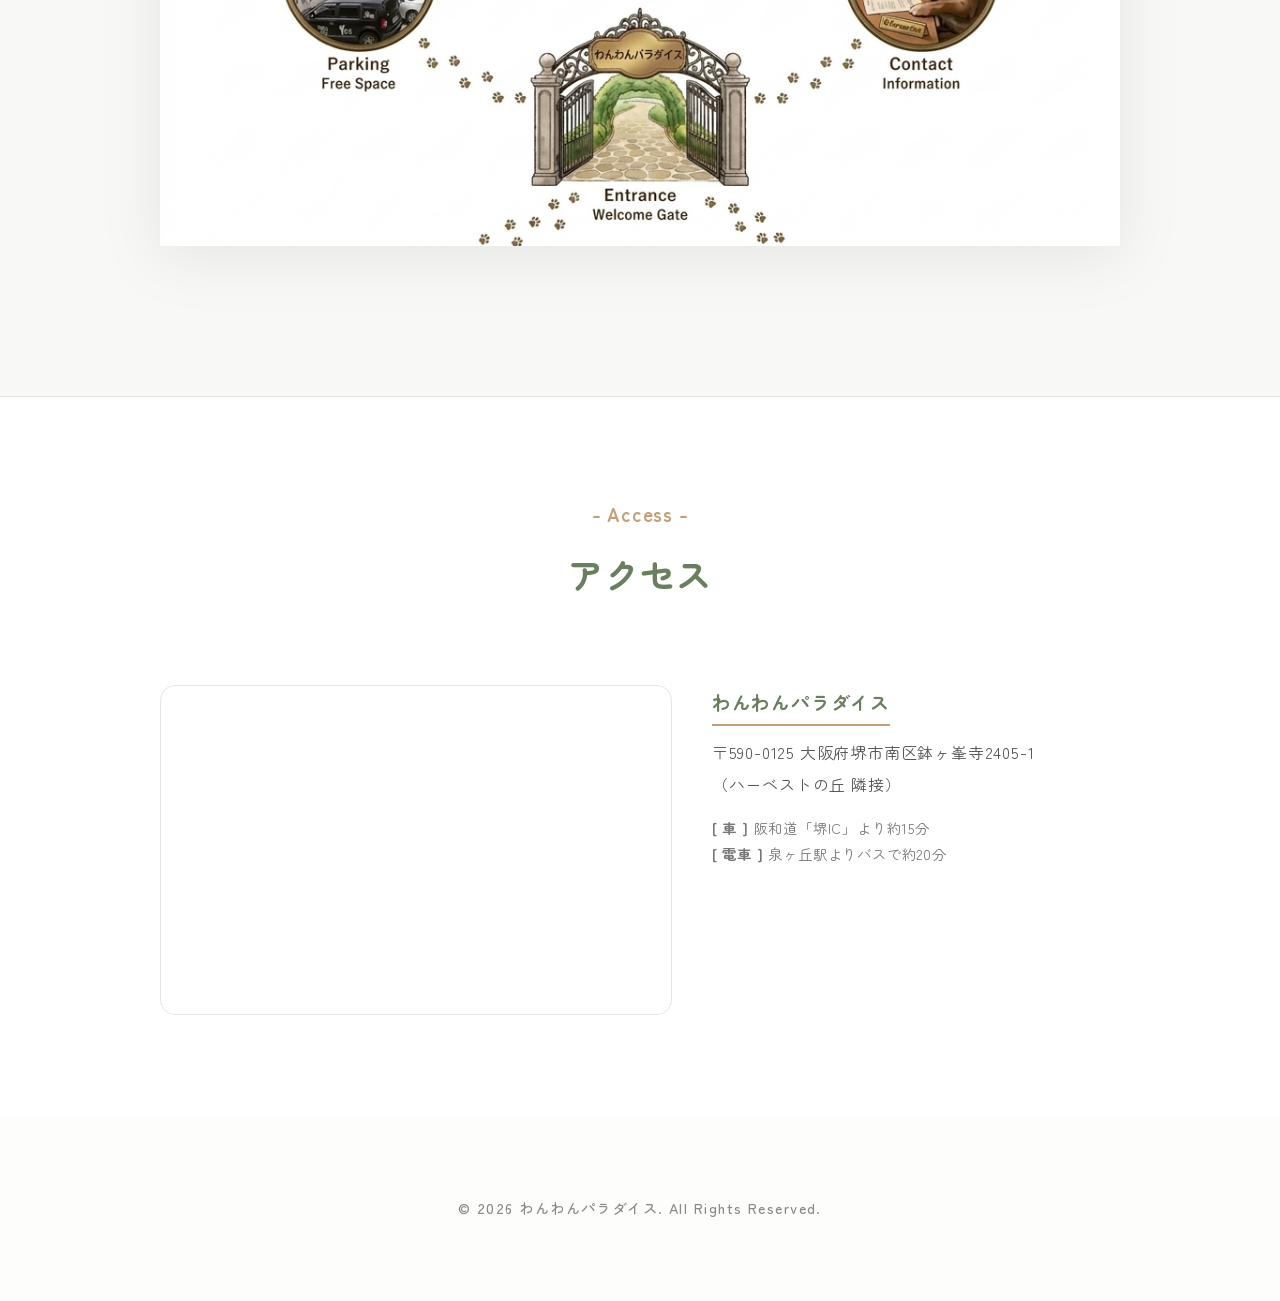
==== commit e9ad6267: "Add files via upload" ====
--- a/index.html
+++ b/index.html
@@ -68,42 +68,8 @@
 
         /* --- Resort Map Section --- */
         .map-wrap { padding: 100px 0 150px; background: #f8f8f6; overflow: hidden; }
-        .map-container { 
-            position: relative; 
-            max-width: 900px; 
-            aspect-ratio: 1 / 1; 
-            margin: 0 auto; 
-            background: url('data:image/svg+xml;utf8,<svg xmlns="http://www.w3.org/2000/svg" viewBox="0 0 100 100"><circle cx="50" cy="50" r="38" fill="none" stroke="%236b7e5f" stroke-width="0.1" stroke-dasharray="2,2"/></svg>') center/contain no-repeat;
-        }
-
-        .map-item { position: absolute; width: 140px; text-align: center; text-decoration: none; color: var(--text-dark); transition: 0.4s; z-index: 5; }
-        .map-item:hover { transform: scale(1.05); }
-        
-        .map-icon { 
-            width: 120px; height: 120px; 
-            margin: 0 auto 10px; background: #fff; 
-            border-radius: 50%; border: 1px solid var(--line-color); 
-            display: flex; align-items: center; justify-content: center; 
-            overflow: hidden; box-shadow: 0 10px 25px rgba(0,0,0,0.06); 
-            transition: 0.3s; 
-        }
-        .map-item:hover .map-icon { border-color: var(--accent-gold); box-shadow: 0 15px 30px rgba(194, 161, 122, 0.2); }
-        .map-icon img { width: 100%; height: 100%; object-fit: cover; }
-        .map-item p { font-size: 0.95rem; font-weight: 700; color: var(--main-green); margin-top: 5px; line-height: 1.2; }
-        .map-item span { font-size: 0.75rem; color: var(--accent-gold); display: block; font-weight: 500; }
-
-        /* PC Positions */
-        .map-center { top: 50%; left: 50%; transform: translate(-50%, -50%); z-index: 10; }
-        .map-center .map-icon { border: 3px solid var(--accent-gold); } 
-        .pos-salon { top: 5%; left: 15%; } 
-        .pos-cafe { top: 5%; right: 15%; }
-        .pos-shop { top: 50%; right: 0%; transform: translateY(-50%); }
-        .pos-studio { top: 50%; left: 0%; transform: translateY(-50%); }
-        .pos-parking { bottom: 8%; left: 10%; }
-        .pos-contact { bottom: 8%; right: 10%; }
-        .pos-entrance { bottom: -2%; left: 50%; transform: translateX(-50%); }
-
-        .pos-parking .map-icon, .pos-contact .map-icon { width: 90px; height: 90px; }
+        .map-img-container { max-width: 1000px; margin: 0 auto; padding: 0 20px; text-align: center; }
+        .map-img-container img { width: 100%; height: auto; display: block; filter: drop-shadow(0 10px 30px rgba(0,0,0,0.08)); }
 
         /* --- Access Section --- */
         .access-wrap { padding: 100px 0; background: #fff; border-top: 1px solid var(--line-color); }
@@ -119,45 +85,17 @@
         .page-top-btn svg { fill: var(--accent-gold); width: 32px; height: 32px; transition: 0.3s; }
         .page-top-btn:hover svg { fill: #fff; }
 
-        /* --- Responsive Design (Smartphone Optimized) --- */
+        /* --- Responsive Design --- */
         @media (max-width: 900px) {
             header { display: none; }
             .mobile-only-menu { display: block; position: sticky; top: 0; z-index: 3000; }
-            
             .hero { min-height: 60vh; padding-top: 20px; }
             .hero-content { flex-direction: column-reverse; }
             .hero-img-wrap { width: 100%; height: 35vh; border-radius: 0 0 0 60px; margin-bottom: 15px; }
             .hero-title { font-size: 1.5rem; text-align: center; }
-
             .facility-grid { grid-template-columns: repeat(2, 1fr); gap: 10px; padding: 0 10px; }
-            
-            /* マップのレスポンシブ調整 */
-            .map-container { 
-                width: 92vw; 
-                height: 92vw; 
-                margin: 40px auto; 
-                background-size: 85%;
-            }
-            .map-item { width: 22vw; } 
-            .map-icon { width: 16vw; height: 16vw; margin-bottom: 4px; }
-            .map-center .map-icon { width: 20vw; height: 20vw; }
-            .map-item p { font-size: 0.7rem; }
-            .map-item span { font-size: 0.55rem; }
-            
-            /* スマホ用アイコン配置 */
-            .pos-salon { top: 5%; left: 8%; }
-            .pos-cafe { top: 5%; right: 8%; }
-            .pos-shop { top: 48%; right: -2%; transform: translateY(-50%); }
-            .pos-studio { top: 48%; left: -2%; transform: translateY(-50%); }
-            .pos-parking { bottom: 12%; left: 8%; }
-            .pos-contact { bottom: 12%; right: 8%; }
-            .pos-entrance { bottom: -2%; left: 50%; transform: translateX(-50%); }
-
-            .pos-parking .map-icon, .pos-contact .map-icon { width: 14vw; height: 14vw; }
-
             .access-flex { flex-direction: column !important; }
             .access-map-box, .access-info-box { width: 100% !important; min-width: auto !important; }
-            
             .reserve-btn { width: 80px; height: 80px; bottom: 20px; right: 20px; font-size: 0.8rem; }
             .page-top-btn { bottom: 20px; left: 20px; width: 50px; height: 50px; }
         }
@@ -220,42 +158,8 @@
             <h2 style="font-size:1.2rem; color:var(--accent-gold); margin-bottom:10px; font-weight:700;">- Resort Map -</h2>
             <h2 style="font-size:1.6rem;">森に広がる<br>わんわんパラダイス 施設案内</h2>
         </div>
-        
-        <div class="map-container fade-in">
-            <a href="Dog Run.html" class="map-item map-center">
-                <div class="map-icon"><img src="image/ran.png" alt="Dog Run"></div>
-                <p>Dog Run</p><span>Grand Park</span>
-            </a>
-            <a href="Dog Salon.html" class="map-item pos-salon">
-                <div class="map-icon"><img src="image/salon.jpg" alt="Salon"></div>
-                <p>Salon</p><span>Dog Salon</span>
-            </a>
-            <a href="Dog Cafe.html" class="map-item pos-cafe">
-                <div class="map-icon"><img src="image/cafe.png" alt="Cafe"></div>
-                <p>Cafe</p><span>Dog Cafe</span>
-            </a>
-            <a href="Shop.html" class="map-item pos-shop">
-                <div class="map-icon"><img src="image/shopping.png" alt="Shop"></div>
-                <p>Shop</p><span>Select Goods</span>
-            </a>
-            <a href="Photo Area.html" class="map-item pos-studio">
-                <div class="map-icon"><img src="image/photo2.png" alt="Studio"></div>
-                <p>Studio</p><span>Photo Area</span>
-            </a>
-            <a href="contact.html" class="map-item pos-contact">
-                <div class="map-icon"><img src="image/contact.png" alt="Contact"></div>
-                <p>Contact</p><span>Information</span>
-            </a>
-            <a href="#" class="map-item pos-parking">
-                <div class="map-icon"><img src="image/parking.png" alt="Parking"></div>
-                <p>Parking</p><span>Free Space</span>
-            </a>
-            <a href="index.html" class="map-item pos-entrance">
-                <div class="map-icon" style="background: var(--main-green); border: none;">
-                    <img src="image/gert.png" alt="Entrance" style="filter: brightness(1.5);">
-                </div>
-                <p style="color:var(--accent-gold); font-weight:700;">Entrance</p><span>Welcome Gate</span>
-            </a>
+        <div class="map-img-container fade-in">
+            <img src="image/map.png" alt="リゾートマップ">
         </div>
     </section>
 
@@ -267,7 +171,7 @@
         <div style="max-width: 1000px; margin: 0 auto; padding: 0 20px;">
             <div class="access-flex">
                 <div class="access-map-box">
-                    <iframe src="https://www.google.com/maps/embed?pb=!1m18!1m12!1m3!1d3289.445214815467!2d135.5103444761803!3d34.46618589578635!2m3!1f0!2f0!3f0!3m2!1i1024!2i768!4f13.1!3m3!1m2!1s0x6000d0bc650e82c1%3A0xc3191c713b185611!2z44OP44O844OZ44K544Gu5LiY!5e0!3m2!1sja!2sjp!4v1710134567890!5m2!1sja!2sjp" width="100%" height="300" style="border:0; border-radius:10px;" allowfullscreen="" loading="lazy"></iframe>
+                    <iframe src="https://www.google.com/maps/embed?pb=!1m18!1m12!1m3!1d3287.915720743606!2d135.5317452!3d34.4542898!2m3!1f0!2f0!3f0!3m2!1i1024!2i768!4f13.1!3m3!1m2!1s0x6000d680a6e09e13%3A0xc020087799513a8!2z44OP44O844OZ44K544OI44Gu5LiY!5e0!3m2!1sja!2sjp!4v1711166000000!5m2!1sja!2sjp" width="100%" height="300" style="border:0; border-radius:10px;" allowfullscreen="" loading="lazy"></iframe>
                 </div>
                 <div class="access-info-box">
                     <h3 style="color: var(--main-green); margin-bottom: 10px; border-bottom: 2px solid var(--accent-gold); display: inline-block; padding-bottom: 5px; font-weight: 700;">わんわんパラダイス</h3>
@@ -283,8 +187,12 @@
 </main>
 
 <footer>© 2026 わんわんパラダイス. All Rights Reserved.</footer>
+
 <a href="contact.html" class="reserve-btn">ご予約</a>
-<a href="#top" class="page-top-btn"><svg viewBox="0 0 24 24"><circle cx="12" cy="14.5" r="4.5"/><circle cx="6" cy="10" r="2.5"/><circle cx="18" cy="10" r="2.5"/><circle cx="9.5" cy="5" r="2.5"/><circle cx="14.5" cy="5" r="2.5"/></svg></a>
+
+<a href="#top" class="page-top-btn">
+    <svg viewBox="0 0 24 24"><circle cx="12" cy="14.5" r="4.5"/><circle cx="6" cy="10" r="2.5"/><circle cx="18" cy="10" r="2.5"/><circle cx="9.5" cy="5" r="2.5"/><circle cx="14.5" cy="5" r="2.5"/></svg>
+</a>
 
 <script>
     const observer = new IntersectionObserver((entries) => {
@@ -292,5 +200,6 @@
     }, { threshold: 0.1 });
     document.querySelectorAll('.fade-in').forEach(el => observer.observe(el));
 </script>
+
 </body>
 </html>
